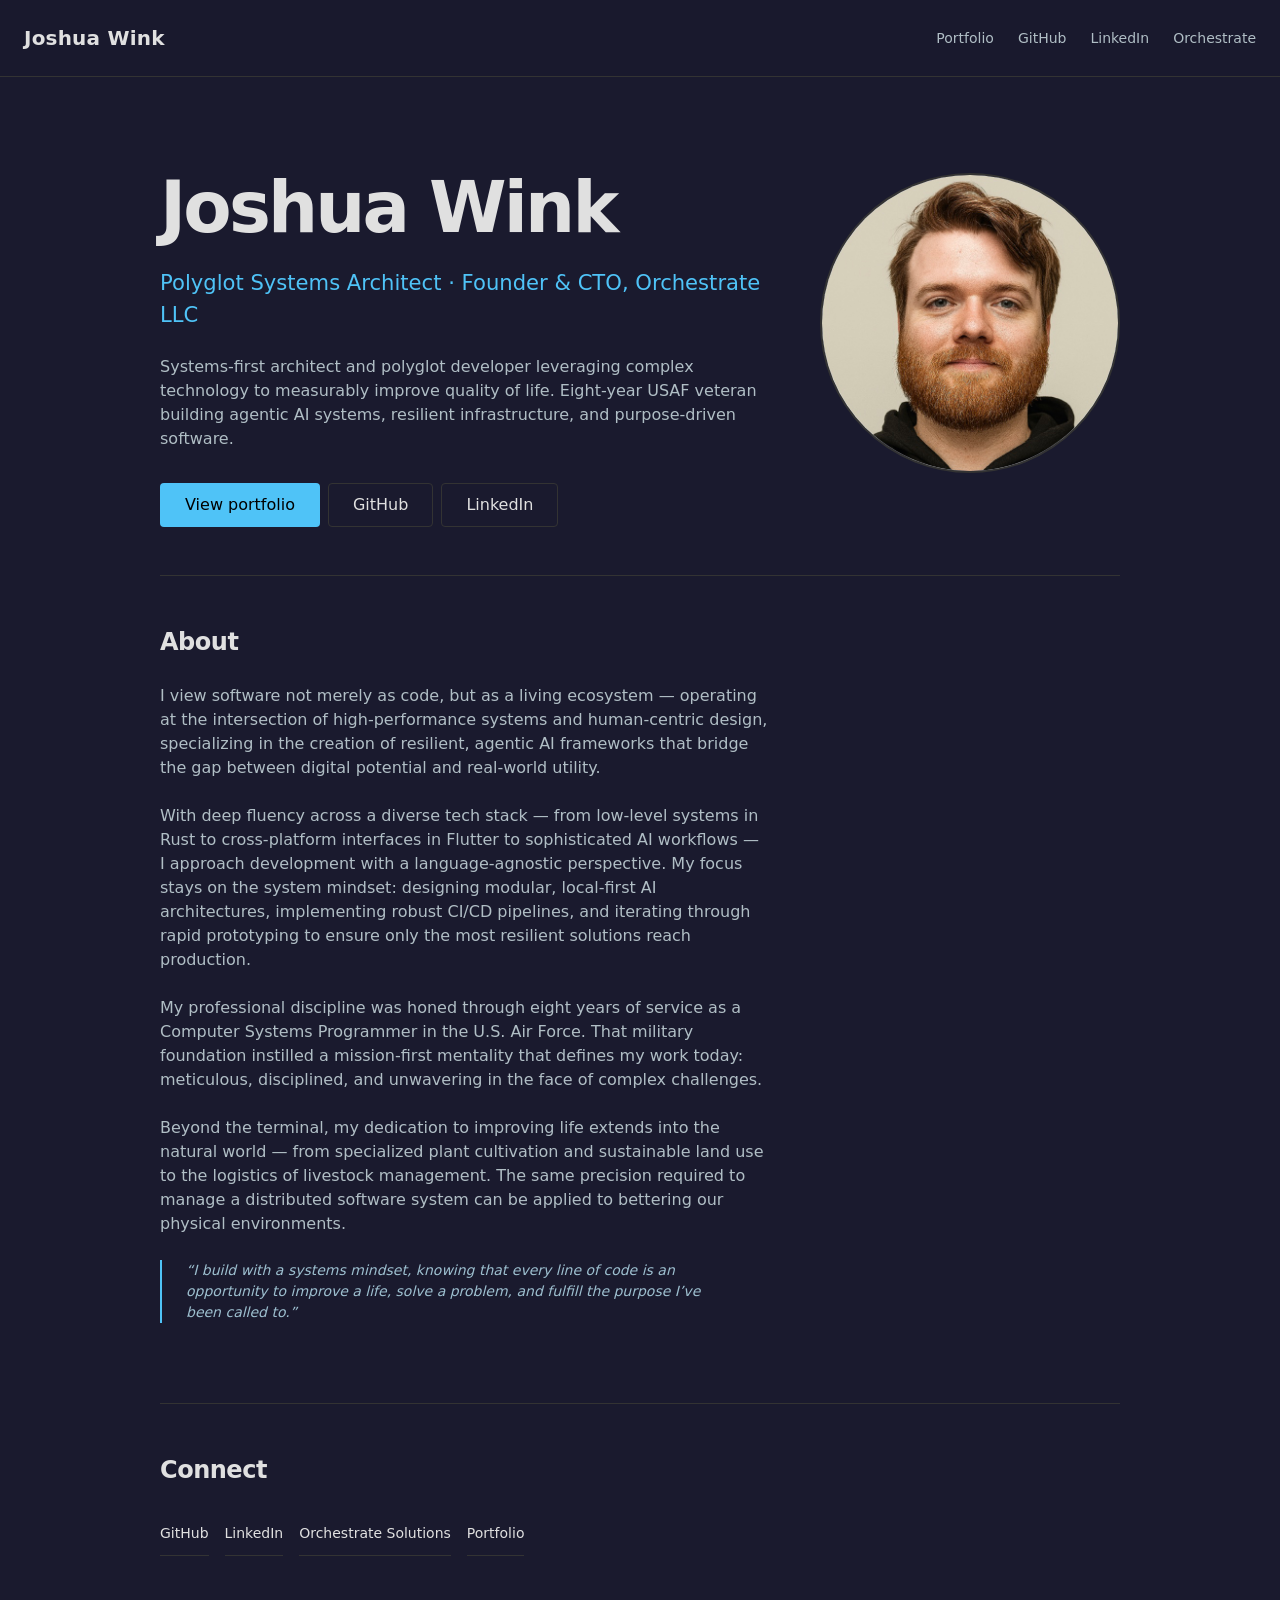
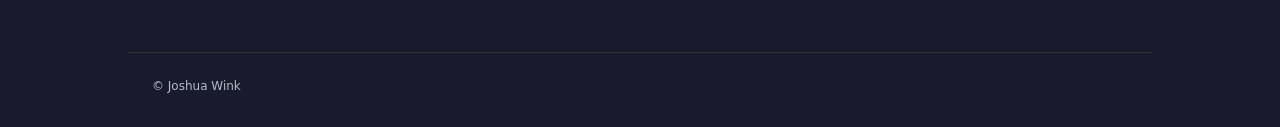
==== index.html @ 4b2f4262 "redesign desktop: split hero/about, larger photo, top-aligned grid" ====
<!DOCTYPE html>
<html lang="en" data-theme="dark">
<head>
  <meta charset="utf-8">
  <meta name="viewport" content="width=device-width, initial-scale=1">
  <title>Joshua Wink — Polyglot Systems Architect</title>
  <meta name="description" content="Joshua Wink — Polyglot Systems Architect, Founder &amp; CTO of Orchestrate LLC, and 8-year USAF veteran. Building agentic AI systems, resilient infrastructure, and purposeful software.">

  <!-- Open Graph / iMessage / Slack / WhatsApp previews -->
  <meta property="og:type" content="website">
  <meta property="og:url" content="https://www.joshuawink.com/">
  <meta property="og:title" content="Joshua Wink — Polyglot Systems Architect">
  <meta property="og:description" content="Founder &amp; CTO of Orchestrate LLC. 8-year USAF veteran. Building agentic AI systems, resilient infrastructure, and purpose-driven software.">
  <meta property="og:image" content="https://www.joshuawink.com/img/profile.jpg">
  <meta property="og:image:width" content="608">
  <meta property="og:image:height" content="608">
  <meta property="og:image:alt" content="Joshua Wink">
  <meta property="og:site_name" content="Joshua Wink">

  <!-- Twitter / X Card -->
  <meta name="twitter:card" content="summary">
  <meta name="twitter:title" content="Joshua Wink — Polyglot Systems Architect">
  <meta name="twitter:description" content="Founder &amp; CTO of Orchestrate LLC. 8-year USAF veteran. Building agentic AI systems, resilient infrastructure, and purpose-driven software.">
  <meta name="twitter:image" content="https://www.joshuawink.com/img/profile.jpg">
  <meta name="twitter:image:alt" content="Joshua Wink">
  <link rel="stylesheet" href="./cup-ui/cup.css">
  <link rel="stylesheet" href="./site.css">
</head>
<body class="site-body">
  <a class="cup-skip-link" href="#main-content">Skip to content</a>

  <header class="site-header">
    <a class="site-header__brand" href="/">Joshua Wink</a>
    <nav class="site-nav" aria-label="Primary">
      <a href="/portfolio.html" class="site-nav__link">Portfolio</a>
      <a href="https://github.com/JoshuaWink">GitHub</a>
      <a href="https://www.linkedin.com/in/joshua-w-0501a587">LinkedIn</a>
      <a href="https://orchestrate.solutions">Orchestrate</a>
    </nav>
  </header>

  <main id="main-content" class="site-main">
    <section class="landing-hero">
      <div class="landing-hero__body">
        <h1 class="landing-name">Joshua Wink</h1>
        <p class="landing-role">Polyglot Systems Architect &middot; Founder &amp; CTO, Orchestrate LLC</p>
        <p class="landing-bio">Systems-first architect and polyglot developer leveraging complex technology to measurably improve quality of life. Eight-year USAF veteran building agentic AI systems, resilient infrastructure, and purpose-driven software.</p>
        <div class="landing-actions">
          <a class="cup-button cup-button--primary" href="/portfolio.html">View portfolio</a>
          <a class="cup-button cup-button--secondary" href="https://github.com/JoshuaWink">GitHub</a>
          <a class="cup-button cup-button--secondary" href="https://www.linkedin.com/in/joshua-w-0501a587">LinkedIn</a>
        </div>
      </div>
      <div class="landing-hero__photo">
        <img src="./img/profile.jpg" alt="Joshua Wink" width="320" height="320" loading="eager">
      </div>
    </section>

    <section class="landing-section" aria-labelledby="about-heading">
      <h2 id="about-heading" class="landing-section__title">About</h2>
      <div class="landing-about">
        <p class="landing-bio">I view software not merely as code, but as a living ecosystem — operating at the intersection of high-performance systems and human-centric design, specializing in the creation of resilient, agentic AI frameworks that bridge the gap between digital potential and real-world utility.</p>
        <p class="landing-bio">With deep fluency across a diverse tech stack — from low-level systems in Rust to cross-platform interfaces in Flutter to sophisticated AI workflows — I approach development with a language-agnostic perspective. My focus stays on the system mindset: designing modular, local-first AI architectures, implementing robust CI/CD pipelines, and iterating through rapid prototyping to ensure only the most resilient solutions reach production.</p>
        <p class="landing-bio">My professional discipline was honed through eight years of service as a Computer Systems Programmer in the U.S. Air Force. That military foundation instilled a mission-first mentality that defines my work today: meticulous, disciplined, and unwavering in the face of complex challenges.</p>
        <p class="landing-bio">Beyond the terminal, my dedication to improving life extends into the natural world — from specialized plant cultivation and sustainable land use to the logistics of livestock management. The same precision required to manage a distributed software system can be applied to bettering our physical environments.</p>
        <blockquote class="landing-quote">&ldquo;I build with a systems mindset, knowing that every line of code is an opportunity to improve a life, solve a problem, and fulfill the purpose I&rsquo;ve been called to.&rdquo;</blockquote>
      </div>
    </section>

    <section class="landing-section" aria-labelledby="connect-heading">
      <h2 id="connect-heading" class="landing-section__title">Connect</h2>
      <div class="landing-connect">
        <a href="https://github.com/JoshuaWink">GitHub</a>
        <a href="https://www.linkedin.com/in/joshua-w-0501a587">LinkedIn</a>
        <a href="https://orchestrate.solutions">Orchestrate Solutions</a>
        <a href="/portfolio.html">Portfolio</a>
      </div>
    </section>
  </main>

  <footer class="site-footer">
    <span>&copy; Joshua Wink</span>
  </footer>
</body>
</html>
---- cup-ui/cup.css ----
/* cup-ui/cup.css — Single Import
 * Includes all layers in correct cascade order.
 * Just add: <link rel="stylesheet" href="cup-ui/cup.css"> */

@layer cup-reset, cup-tokens, cup-nano, cup-micro, cup-component, cup-motion, cup-theme, cup-override;

@import './reset.css';
@import './tokens.css';
@import './a11y.css';
@import './css/nano.css';
@import './css/micro.css';
@import './css/components.css';
@import './css/prose.css';
@import './css/motion.css';
@import './css/responsive.css';
@import './css/print.css';
@import './themes/dark.css';
@import './themes/light.css';
---- site.css ----
/* ── joshuawink.com ──
   Mobile-first layout built on cup-ui tokens.
   Base = single column. Breakpoints widen.              */

/* ── Page ── */

body.site-body {
  margin: 0;
  min-height: 100vh;
  color: var(--cup-color-on-surface);
  background: var(--cup-color-surface);
}

/* ── Header ── */

.site-header {
  position: sticky;
  top: 0;
  z-index: var(--cup-z-sticky);
  display: flex;
  align-items: center;
  justify-content: space-between;
  padding: var(--cup-space-md) var(--cup-space-lg);
  background: color-mix(in srgb, var(--cup-color-surface) 88%, transparent);
  border-bottom: 1px solid var(--cup-color-border);
  backdrop-filter: blur(16px);
}

.site-header__brand {
  font-size: var(--cup-font-size-lg);
  font-weight: var(--cup-font-weight-bold);
  color: var(--cup-color-on-surface);
  text-decoration: none;
  letter-spacing: 0.01em;
}

.site-nav {
  display: flex;
  gap: var(--cup-space-lg);
}

.site-nav a {
  font-size: var(--cup-font-size-sm);
  color: var(--cup-color-secondary);
  text-decoration: none;
  min-height: var(--cup-touch-min);
  display: inline-flex;
  align-items: center;
}

.site-nav a:hover {
  color: var(--cup-color-primary);
}

/* ── Main ── */

.site-main {
  padding: var(--cup-space-xl) var(--cup-space-lg) var(--cup-space-2xl);
  max-width: 64rem;
  margin: 0 auto;
}

/* ── Hero ── */

.site-hero {
  margin-bottom: var(--cup-space-2xl);
}

.site-title {
  margin: 0 0 var(--cup-space-sm);
  font-size: clamp(2rem, 1.5rem + 2.5vw, 3.5rem);
  font-weight: var(--cup-font-weight-bold);
  line-height: var(--cup-line-height-tight);
  letter-spacing: -0.03em;
}

.site-lede {
  margin: 0 0 var(--cup-space-xl);
  max-width: 42rem;
  font-size: clamp(1rem, 0.9rem + 0.35vw, 1.15rem);
  color: var(--cup-color-secondary);
  line-height: var(--cup-line-height);
}

/* ── Search ── */

.site-search {
  position: relative;
}

.site-search__input {
  width: 100%;
  font-size: var(--cup-font-size-base);
  padding: var(--cup-space-md);
  border-radius: var(--cup-radius-lg);
}

.site-search__hint {
  display: block;
  margin-top: var(--cup-space-xs);
  font-size: var(--cup-font-size-xs);
  color: var(--cup-color-secondary);
}

.site-search__menu {
  position: absolute;
  top: calc(100% + var(--cup-space-xs));
  left: 0;
  right: 0;
  z-index: var(--cup-z-dropdown);
  max-height: min(22rem, 55vh);
  overflow-y: auto;
  padding: var(--cup-space-xs);
}

.site-search__menu[hidden] { display: none; }

/* ── Menu Items ── */

.site-menu-item {
  width: 100%;
  display: grid;
  gap: 2px;
  text-align: left;
  border: none;
  background: transparent;
  color: inherit;
  font: inherit;
  border-radius: var(--cup-radius-md);
  padding: var(--cup-space-sm) var(--cup-space-md);
  min-height: var(--cup-touch-min);
  cursor: pointer;
}

.site-menu-item:hover,
.site-menu-item[data-active="true"] {
  background: color-mix(in srgb, var(--cup-color-primary) 12%, var(--cup-color-surface-alt));
}

.site-menu-item__title {
  font-weight: var(--cup-font-weight-medium);
}

.site-menu-item__meta {
  font-size: var(--cup-font-size-xs);
  color: var(--cup-color-secondary);
}

/* ── Status ── */

.site-status {
  margin: 0 0 var(--cup-space-lg);
  font-size: var(--cup-font-size-sm);
  color: var(--cup-color-secondary);
}

.site-status:empty { display: none; }

/* ── Project Grid ── */

.site-grid {
  display: grid;
  gap: var(--cup-space-md);
}

.site-project {
  height: 100%;
  display: grid;
  grid-template-rows: 1fr auto;
}

.site-project .cup-card___body {
  display: grid;
  gap: var(--cup-space-sm);
}

.site-project h3 {
  margin: 0;
  font-size: var(--cup-font-size-lg);
}

.site-project p {
  margin: 0;
  font-size: var(--cup-font-size-sm);
  color: var(--cup-color-secondary);
  line-height: var(--cup-line-height);
}

.site-project__updated {
  font-size: var(--cup-font-size-xs);
  color: color-mix(in srgb, var(--cup-color-secondary) 70%, transparent);
}

.site-project .cup-card___footer {
  display: flex;
  gap: var(--cup-space-sm);
}

.site-empty {
  grid-column: 1 / -1;
  padding: var(--cup-space-xl);
  text-align: center;
}

.site-empty h3 { margin: 0 0 var(--cup-space-sm); }

/* ── Footer ── */

.site-footer {
  max-width: 64rem;
  margin: 0 auto;
  padding: var(--cup-space-lg) var(--cup-space-lg) var(--cup-space-xl);
  display: flex;
  justify-content: space-between;
  align-items: baseline;
  gap: var(--cup-space-sm);
  border-top: 1px solid var(--cup-color-border);
  color: var(--cup-color-secondary);
  font-size: var(--cup-font-size-xs);
}

.site-footer__scan:empty { display: none; }

/* ── Portfolio: Sticky Search Banner ── */

.portfolio-bar {
  position: sticky;
  top: 0;
  z-index: var(--cup-z-sticky);
  background: color-mix(in srgb, var(--cup-color-surface) 92%, transparent);
  border-bottom: 1px solid var(--cup-color-border);
  backdrop-filter: blur(16px);
  padding: var(--cup-space-sm) var(--cup-space-lg);
}

/* On portfolio page, let header scroll away so the bar takes over */
.site-body--portfolio .site-header {
  position: relative;
}

.portfolio-bar__inner {
  max-width: 64rem;
  margin: 0 auto;
  display: flex;
  align-items: center;
  gap: var(--cup-space-md);
  position: relative;
}

.portfolio-bar__input {
  flex: 1;
  max-width: 24rem;
  font-size: var(--cup-font-size-sm);
  padding: var(--cup-space-sm) var(--cup-space-md);
  border-radius: var(--cup-radius-full);
}

.portfolio-bar__hint {
  font-size: var(--cup-font-size-xs);
  color: var(--cup-color-secondary);
  white-space: nowrap;
}

/* ── Landing: Hero ── */

.landing-hero {
  display: grid;
  gap: var(--cup-space-xl);
  padding: var(--cup-space-2xl) 0;
  align-items: start;
}

.landing-hero__body {
  display: grid;
  gap: var(--cup-space-lg);
}

.landing-hero__photo {
  display: flex;
  justify-content: center;
  /* Pull photo above text on mobile */
  order: -1;
}

.landing-hero__photo img {
  width: 220px;
  height: 220px;
  border-radius: var(--cup-radius-full);
  object-fit: cover;
  border: 2px solid var(--cup-color-border);
}

.landing-name {
  margin: 0;
  font-size: clamp(2.5rem, 2rem + 3vw, 4.5rem);
  font-weight: var(--cup-font-weight-bold);
  line-height: 1;
  letter-spacing: -0.04em;
}

.landing-role {
  margin: 0;
  font-size: clamp(1.1rem, 1rem + 0.4vw, 1.35rem);
  color: var(--cup-color-primary);
  font-weight: var(--cup-font-weight-medium);
}

.landing-bio {
  margin: 0;
  max-width: 38rem;
  font-size: var(--cup-font-size-base);
  color: var(--cup-color-secondary);
  line-height: var(--cup-line-height);
}

.landing-about {
  display: grid;
  gap: var(--cup-space-lg);
  max-width: 42rem;
}

.landing-quote {
  margin: 0 0 var(--cup-space-xl);
  padding: 0 0 0 var(--cup-space-lg);
  border-left: 2px solid var(--cup-color-primary);
  max-width: 36rem;
  font-size: var(--cup-font-size-sm);
  font-style: italic;
  color: color-mix(in srgb, var(--cup-color-secondary) 80%, var(--cup-color-primary));
  line-height: var(--cup-line-height);
}

.landing-actions {
  display: flex;
  flex-wrap: wrap;
  gap: var(--cup-space-sm);
  padding-top: var(--cup-space-sm);
}

/* ── Landing: Sections ── */

.landing-section {
  padding: var(--cup-space-2xl) 0;
  border-top: 1px solid var(--cup-color-border);
}

.landing-section__title {
  margin: 0 0 var(--cup-space-lg);
  font-size: var(--cup-font-size-xl);
  font-weight: var(--cup-font-weight-bold);
  letter-spacing: -0.02em;
}

.landing-highlights {
  display: grid;
  gap: var(--cup-space-md);
}

.landing-highlight {
  display: grid;
  gap: var(--cup-space-xs);
}

.landing-highlight__name {
  font-weight: var(--cup-font-weight-medium);
  font-size: var(--cup-font-size-base);
}

.landing-highlight__desc {
  font-size: var(--cup-font-size-sm);
  color: var(--cup-color-secondary);
  line-height: var(--cup-line-height);
}

.landing-connect {
  display: flex;
  flex-wrap: wrap;
  gap: var(--cup-space-md);
}

.landing-connect a {
  color: var(--cup-color-on-surface);
  text-decoration: none;
  font-size: var(--cup-font-size-sm);
  padding: var(--cup-space-sm) 0;
  border-bottom: 1px solid var(--cup-color-border);
  min-height: var(--cup-touch-min);
  display: inline-flex;
  align-items: center;
}

.landing-connect a:hover {
  color: var(--cup-color-primary);
  border-color: var(--cup-color-primary);
}

/* ── Breakpoints: layer enhancements ── */

/* var(--cup-bp-sm) */
@media (min-width: 640px) {
  .site-grid {
    grid-template-columns: repeat(2, 1fr);
  }

  .landing-highlights {
    grid-template-columns: repeat(2, 1fr);
  }
}

/* var(--cup-bp-md) */
@media (min-width: 768px) {
  .site-main {
    padding: var(--cup-space-2xl) var(--cup-space-xl) var(--cup-space-2xl);
  }

  .site-search__input {
    max-width: 28rem;
  }

  .landing-hero {
    grid-template-columns: 1fr auto;
  }

  /* Restore natural left-body / right-photo order on desktop */
  .landing-hero__photo {
    order: 0;
  }

  .landing-hero__photo img {
    width: 300px;
    height: 300px;
  }
}

/* var(--cup-bp-lg) */
@media (min-width: 1024px) {
  .site-grid {
    grid-template-columns: repeat(3, 1fr);
  }

  .landing-highlights {
    grid-template-columns: repeat(3, 1fr);
  }
}
}
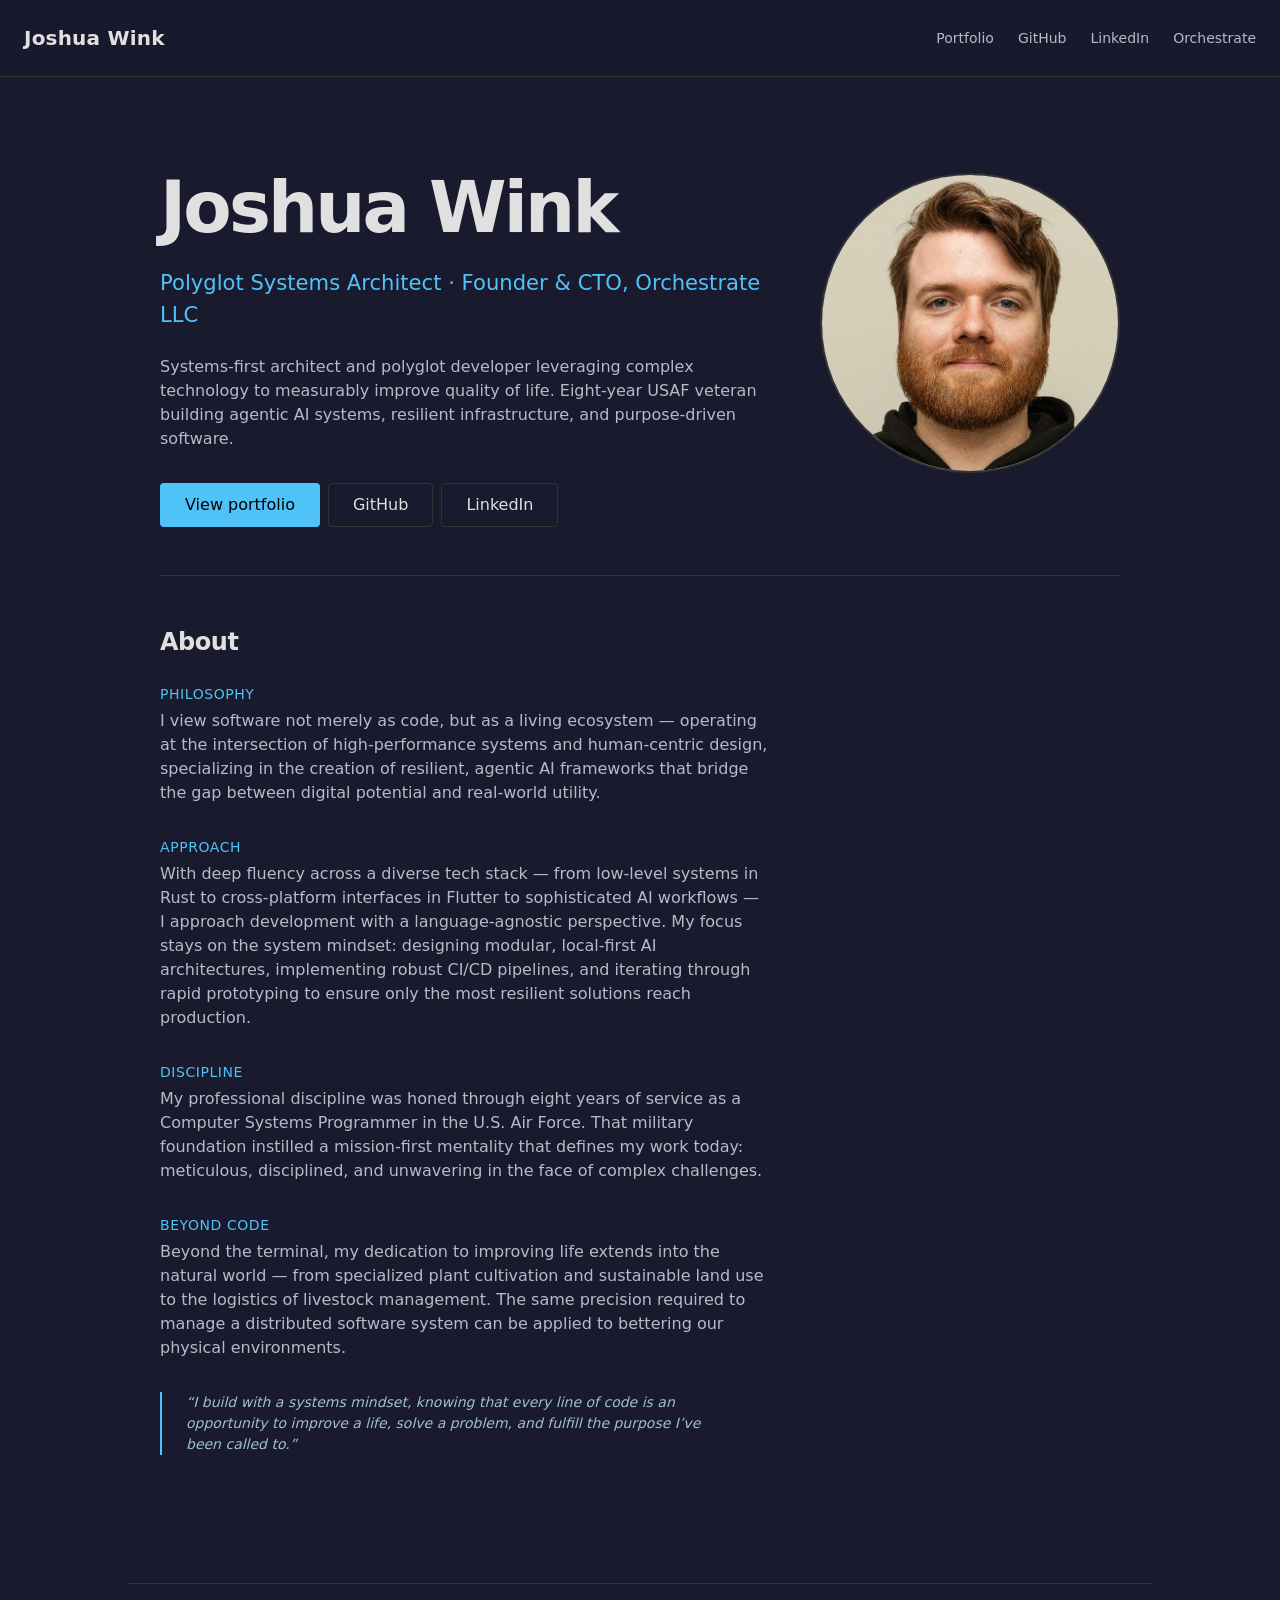
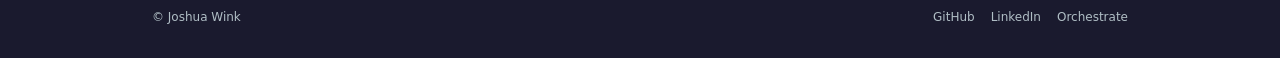
==== commit a4042b61: "simplify: kill Connect section, add chapter labels to About, footer links" ====
--- a/index.html
+++ b/index.html
@@ -59,27 +59,34 @@
     <section class="landing-section" aria-labelledby="about-heading">
       <h2 id="about-heading" class="landing-section__title">About</h2>
       <div class="landing-about">
-        <p class="landing-bio">I view software not merely as code, but as a living ecosystem — operating at the intersection of high-performance systems and human-centric design, specializing in the creation of resilient, agentic AI frameworks that bridge the gap between digital potential and real-world utility.</p>
-        <p class="landing-bio">With deep fluency across a diverse tech stack — from low-level systems in Rust to cross-platform interfaces in Flutter to sophisticated AI workflows — I approach development with a language-agnostic perspective. My focus stays on the system mindset: designing modular, local-first AI architectures, implementing robust CI/CD pipelines, and iterating through rapid prototyping to ensure only the most resilient solutions reach production.</p>
-        <p class="landing-bio">My professional discipline was honed through eight years of service as a Computer Systems Programmer in the U.S. Air Force. That military foundation instilled a mission-first mentality that defines my work today: meticulous, disciplined, and unwavering in the face of complex challenges.</p>
-        <p class="landing-bio">Beyond the terminal, my dedication to improving life extends into the natural world — from specialized plant cultivation and sustainable land use to the logistics of livestock management. The same precision required to manage a distributed software system can be applied to bettering our physical environments.</p>
+        <div class="landing-about__block">
+          <h3 class="landing-about__label">Philosophy</h3>
+          <p class="landing-bio">I view software not merely as code, but as a living ecosystem — operating at the intersection of high-performance systems and human-centric design, specializing in the creation of resilient, agentic AI frameworks that bridge the gap between digital potential and real-world utility.</p>
+        </div>
+        <div class="landing-about__block">
+          <h3 class="landing-about__label">Approach</h3>
+          <p class="landing-bio">With deep fluency across a diverse tech stack — from low-level systems in Rust to cross-platform interfaces in Flutter to sophisticated AI workflows — I approach development with a language-agnostic perspective. My focus stays on the system mindset: designing modular, local-first AI architectures, implementing robust CI/CD pipelines, and iterating through rapid prototyping to ensure only the most resilient solutions reach production.</p>
+        </div>
+        <div class="landing-about__block">
+          <h3 class="landing-about__label">Discipline</h3>
+          <p class="landing-bio">My professional discipline was honed through eight years of service as a Computer Systems Programmer in the U.S. Air Force. That military foundation instilled a mission-first mentality that defines my work today: meticulous, disciplined, and unwavering in the face of complex challenges.</p>
+        </div>
+        <div class="landing-about__block">
+          <h3 class="landing-about__label">Beyond Code</h3>
+          <p class="landing-bio">Beyond the terminal, my dedication to improving life extends into the natural world — from specialized plant cultivation and sustainable land use to the logistics of livestock management. The same precision required to manage a distributed software system can be applied to bettering our physical environments.</p>
+        </div>
         <blockquote class="landing-quote">&ldquo;I build with a systems mindset, knowing that every line of code is an opportunity to improve a life, solve a problem, and fulfill the purpose I&rsquo;ve been called to.&rdquo;</blockquote>
-      </div>
-    </section>
-
-    <section class="landing-section" aria-labelledby="connect-heading">
-      <h2 id="connect-heading" class="landing-section__title">Connect</h2>
-      <div class="landing-connect">
-        <a href="https://github.com/JoshuaWink">GitHub</a>
-        <a href="https://www.linkedin.com/in/joshua-w-0501a587">LinkedIn</a>
-        <a href="https://orchestrate.solutions">Orchestrate Solutions</a>
-        <a href="/portfolio.html">Portfolio</a>
       </div>
     </section>
   </main>
 
   <footer class="site-footer">
     <span>&copy; Joshua Wink</span>
+    <nav class="site-footer__links" aria-label="Footer">
+      <a href="https://github.com/JoshuaWink">GitHub</a>
+      <a href="https://www.linkedin.com/in/joshua-w-0501a587">LinkedIn</a>
+      <a href="https://orchestrate.solutions">Orchestrate</a>
+    </nav>
   </footer>
 </body>
 </html>
--- a/site.css
+++ b/site.css
@@ -221,6 +221,21 @@
 
 .site-footer__scan:empty { display: none; }
 
+.site-footer__links {
+  display: flex;
+  gap: var(--cup-space-md);
+}
+
+.site-footer__links a {
+  color: var(--cup-color-secondary);
+  text-decoration: none;
+  font-size: var(--cup-font-size-xs);
+}
+
+.site-footer__links a:hover {
+  color: var(--cup-color-primary);
+}
+
 /* ── Portfolio: Sticky Search Banner ── */
 
 .portfolio-bar {
@@ -315,8 +330,22 @@
 
 .landing-about {
   display: grid;
-  gap: var(--cup-space-lg);
+  gap: var(--cup-space-xl);
   max-width: 42rem;
+}
+
+.landing-about__block {
+  display: grid;
+  gap: var(--cup-space-xs);
+}
+
+.landing-about__label {
+  margin: 0;
+  font-size: var(--cup-font-size-sm);
+  font-weight: var(--cup-font-weight-medium);
+  color: var(--cup-color-primary);
+  letter-spacing: 0.04em;
+  text-transform: uppercase;
 }
 
 .landing-quote {
@@ -372,27 +401,7 @@
   line-height: var(--cup-line-height);
 }
 
-.landing-connect {
-  display: flex;
-  flex-wrap: wrap;
-  gap: var(--cup-space-md);
-}
-
-.landing-connect a {
-  color: var(--cup-color-on-surface);
-  text-decoration: none;
-  font-size: var(--cup-font-size-sm);
-  padding: var(--cup-space-sm) 0;
-  border-bottom: 1px solid var(--cup-color-border);
-  min-height: var(--cup-touch-min);
-  display: inline-flex;
-  align-items: center;
-}
-
-.landing-connect a:hover {
-  color: var(--cup-color-primary);
-  border-color: var(--cup-color-primary);
-}
+
 
 /* ── Breakpoints: layer enhancements ── */
 
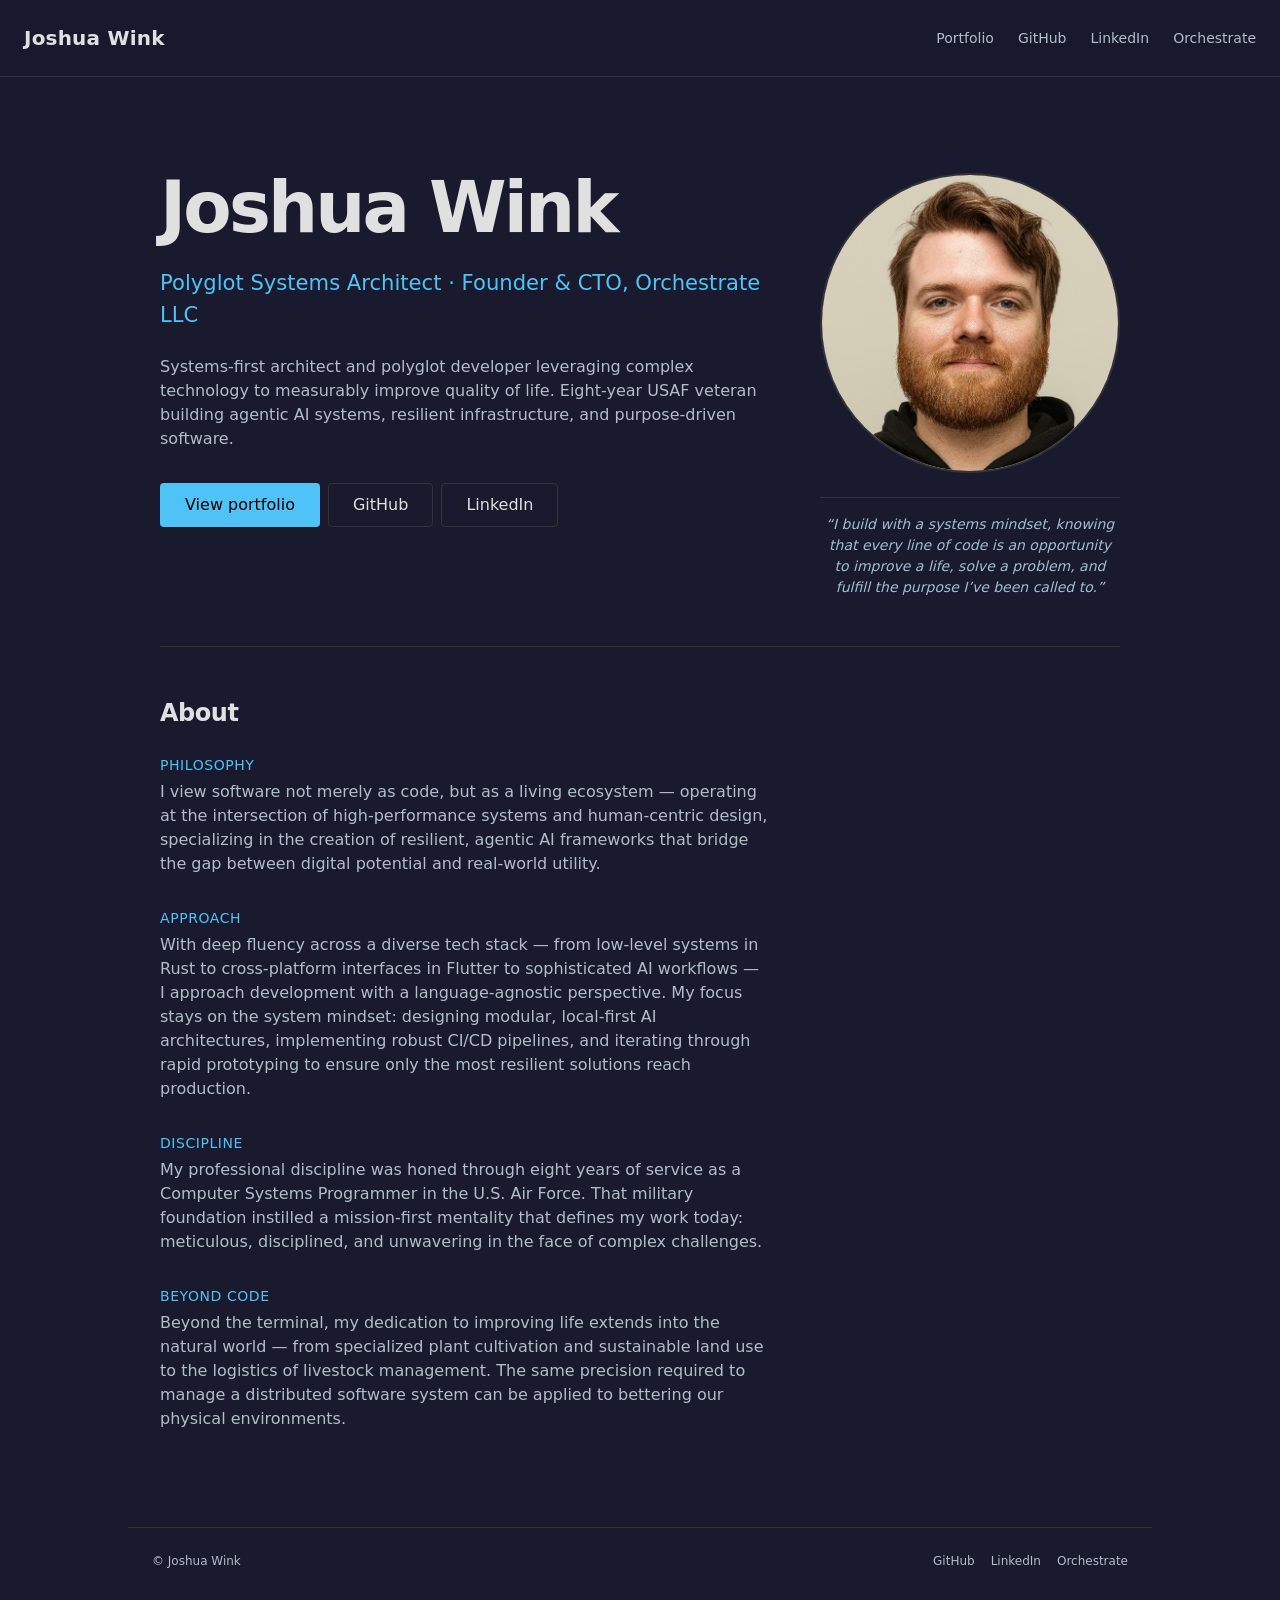
==== commit 8f7c06a1: "move quote under photo in hero — face + words as one unit" ====
--- a/index.html
+++ b/index.html
@@ -53,6 +53,7 @@
       </div>
       <div class="landing-hero__photo">
         <img src="./img/profile.jpg" alt="Joshua Wink" width="320" height="320" loading="eager">
+        <blockquote class="landing-quote">&ldquo;I build with a systems mindset, knowing that every line of code is an opportunity to improve a life, solve a problem, and fulfill the purpose I&rsquo;ve been called to.&rdquo;</blockquote>
       </div>
     </section>
 
@@ -75,7 +76,6 @@
           <h3 class="landing-about__label">Beyond Code</h3>
           <p class="landing-bio">Beyond the terminal, my dedication to improving life extends into the natural world — from specialized plant cultivation and sustainable land use to the logistics of livestock management. The same precision required to manage a distributed software system can be applied to bettering our physical environments.</p>
         </div>
-        <blockquote class="landing-quote">&ldquo;I build with a systems mindset, knowing that every line of code is an opportunity to improve a life, solve a problem, and fulfill the purpose I&rsquo;ve been called to.&rdquo;</blockquote>
       </div>
     </section>
   </main>
--- a/site.css
+++ b/site.css
@@ -292,7 +292,9 @@
 
 .landing-hero__photo {
   display: flex;
-  justify-content: center;
+  flex-direction: column;
+  align-items: center;
+  gap: var(--cup-space-lg);
   /* Pull photo above text on mobile */
   order: -1;
 }
@@ -305,6 +307,16 @@
   border: 2px solid var(--cup-color-border);
 }
 
+.landing-hero__photo .landing-quote {
+  text-align: center;
+  padding: 0;
+  border-left: none;
+  border-top: 1px solid var(--cup-color-border);
+  padding-top: var(--cup-space-md);
+  margin: 0;
+  max-width: 100%;
+}
+
 .landing-name {
   margin: 0;
   font-size: clamp(2.5rem, 2rem + 3vw, 4.5rem);
@@ -427,7 +439,7 @@
   }
 
   .landing-hero {
-    grid-template-columns: 1fr auto;
+    grid-template-columns: 1fr 300px;
   }
 
   /* Restore natural left-body / right-photo order on desktop */
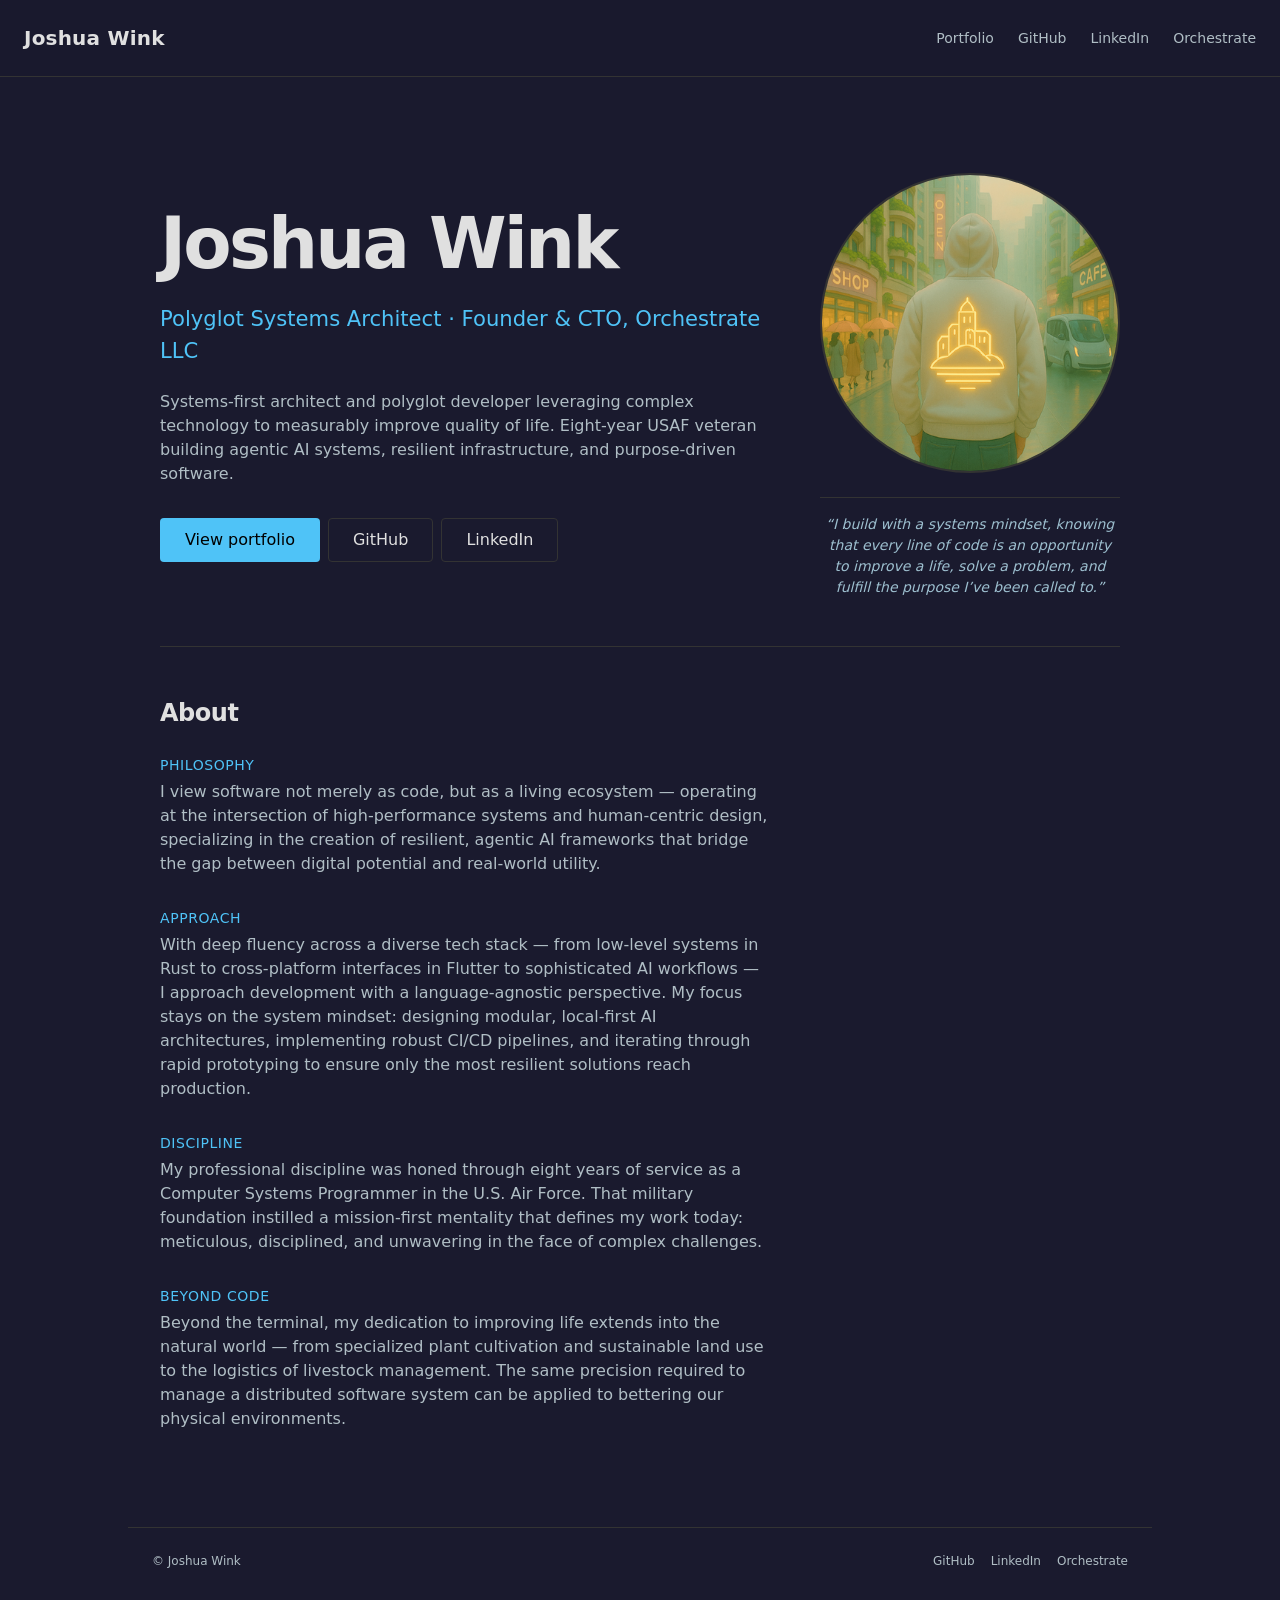
==== commit 8ce2b825: "swap profile photo to GitHub avatar (400x400 PNG)" ====
--- a/index.html
+++ b/index.html
@@ -11,9 +11,9 @@
   <meta property="og:url" content="https://www.joshuawink.com/">
   <meta property="og:title" content="Joshua Wink — Polyglot Systems Architect">
   <meta property="og:description" content="Founder &amp; CTO of Orchestrate LLC. 8-year USAF veteran. Building agentic AI systems, resilient infrastructure, and purpose-driven software.">
-  <meta property="og:image" content="https://www.joshuawink.com/img/profile.jpg">
-  <meta property="og:image:width" content="608">
-  <meta property="og:image:height" content="608">
+  <meta property="og:image" content="https://www.joshuawink.com/img/profile.png">
+  <meta property="og:image:width" content="400">
+  <meta property="og:image:height" content="400">
   <meta property="og:image:alt" content="Joshua Wink">
   <meta property="og:site_name" content="Joshua Wink">
 
@@ -21,7 +21,7 @@
   <meta name="twitter:card" content="summary">
   <meta name="twitter:title" content="Joshua Wink — Polyglot Systems Architect">
   <meta name="twitter:description" content="Founder &amp; CTO of Orchestrate LLC. 8-year USAF veteran. Building agentic AI systems, resilient infrastructure, and purpose-driven software.">
-  <meta name="twitter:image" content="https://www.joshuawink.com/img/profile.jpg">
+  <meta name="twitter:image" content="https://www.joshuawink.com/img/profile.png">
   <meta name="twitter:image:alt" content="Joshua Wink">
   <link rel="stylesheet" href="./cup-ui/cup.css">
   <link rel="stylesheet" href="./site.css">
@@ -52,7 +52,7 @@
         </div>
       </div>
       <div class="landing-hero__photo">
-        <img src="./img/profile.jpg" alt="Joshua Wink" width="320" height="320" loading="eager">
+        <img src="./img/profile.png" alt="Joshua Wink" width="400" height="400" loading="eager">
         <blockquote class="landing-quote">&ldquo;I build with a systems mindset, knowing that every line of code is an opportunity to improve a life, solve a problem, and fulfill the purpose I&rsquo;ve been called to.&rdquo;</blockquote>
       </div>
     </section>
--- a/site.css
+++ b/site.css
@@ -442,6 +442,10 @@
     grid-template-columns: 1fr 300px;
   }
 
+  .landing-hero__body {
+    align-self: center;
+  }
+
   /* Restore natural left-body / right-photo order on desktop */
   .landing-hero__photo {
     order: 0;
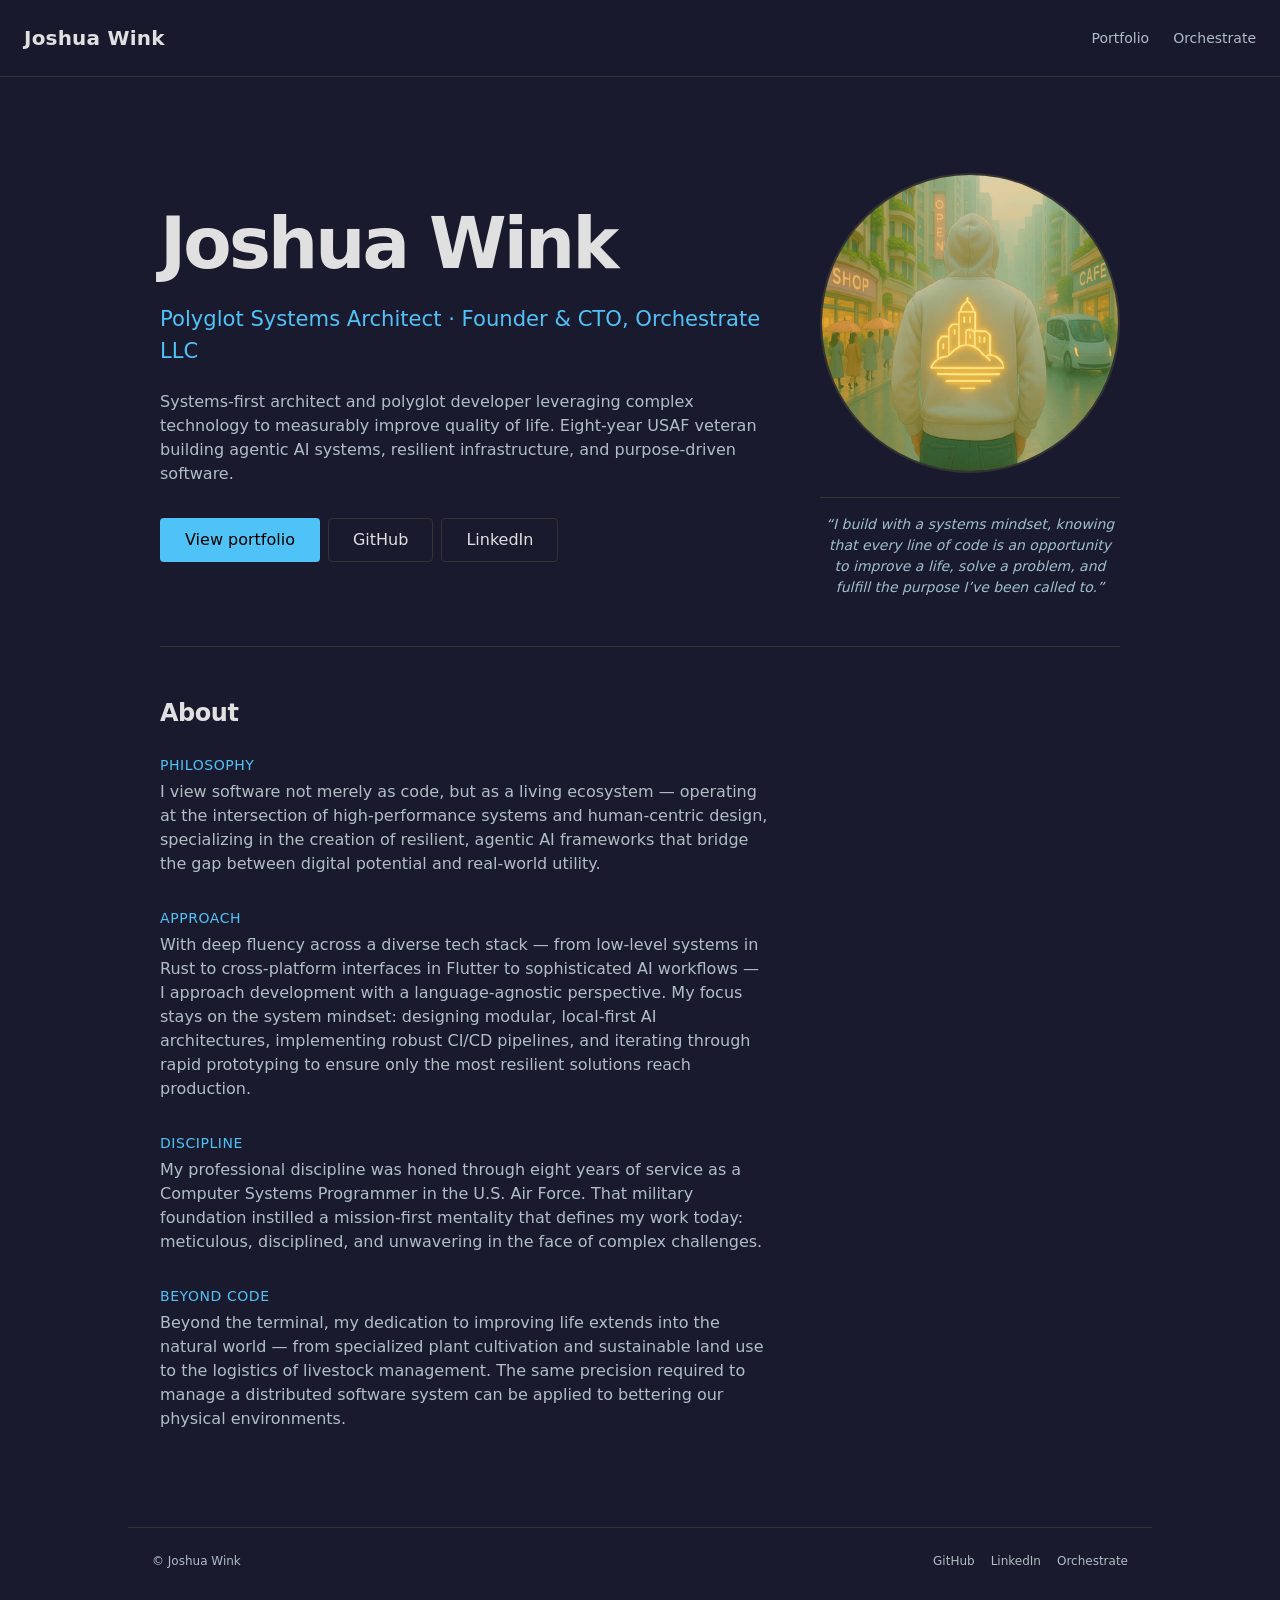
==== commit d3ccdc11: "header: remove GitHub and LinkedIn, keep Portfolio + Orchestrate" ====
--- a/index.html
+++ b/index.html
@@ -33,8 +33,6 @@
     <a class="site-header__brand" href="/">Joshua Wink</a>
     <nav class="site-nav" aria-label="Primary">
       <a href="/portfolio.html" class="site-nav__link">Portfolio</a>
-      <a href="https://github.com/JoshuaWink">GitHub</a>
-      <a href="https://www.linkedin.com/in/joshua-w-0501a587">LinkedIn</a>
       <a href="https://orchestrate.solutions">Orchestrate</a>
     </nav>
   </header>
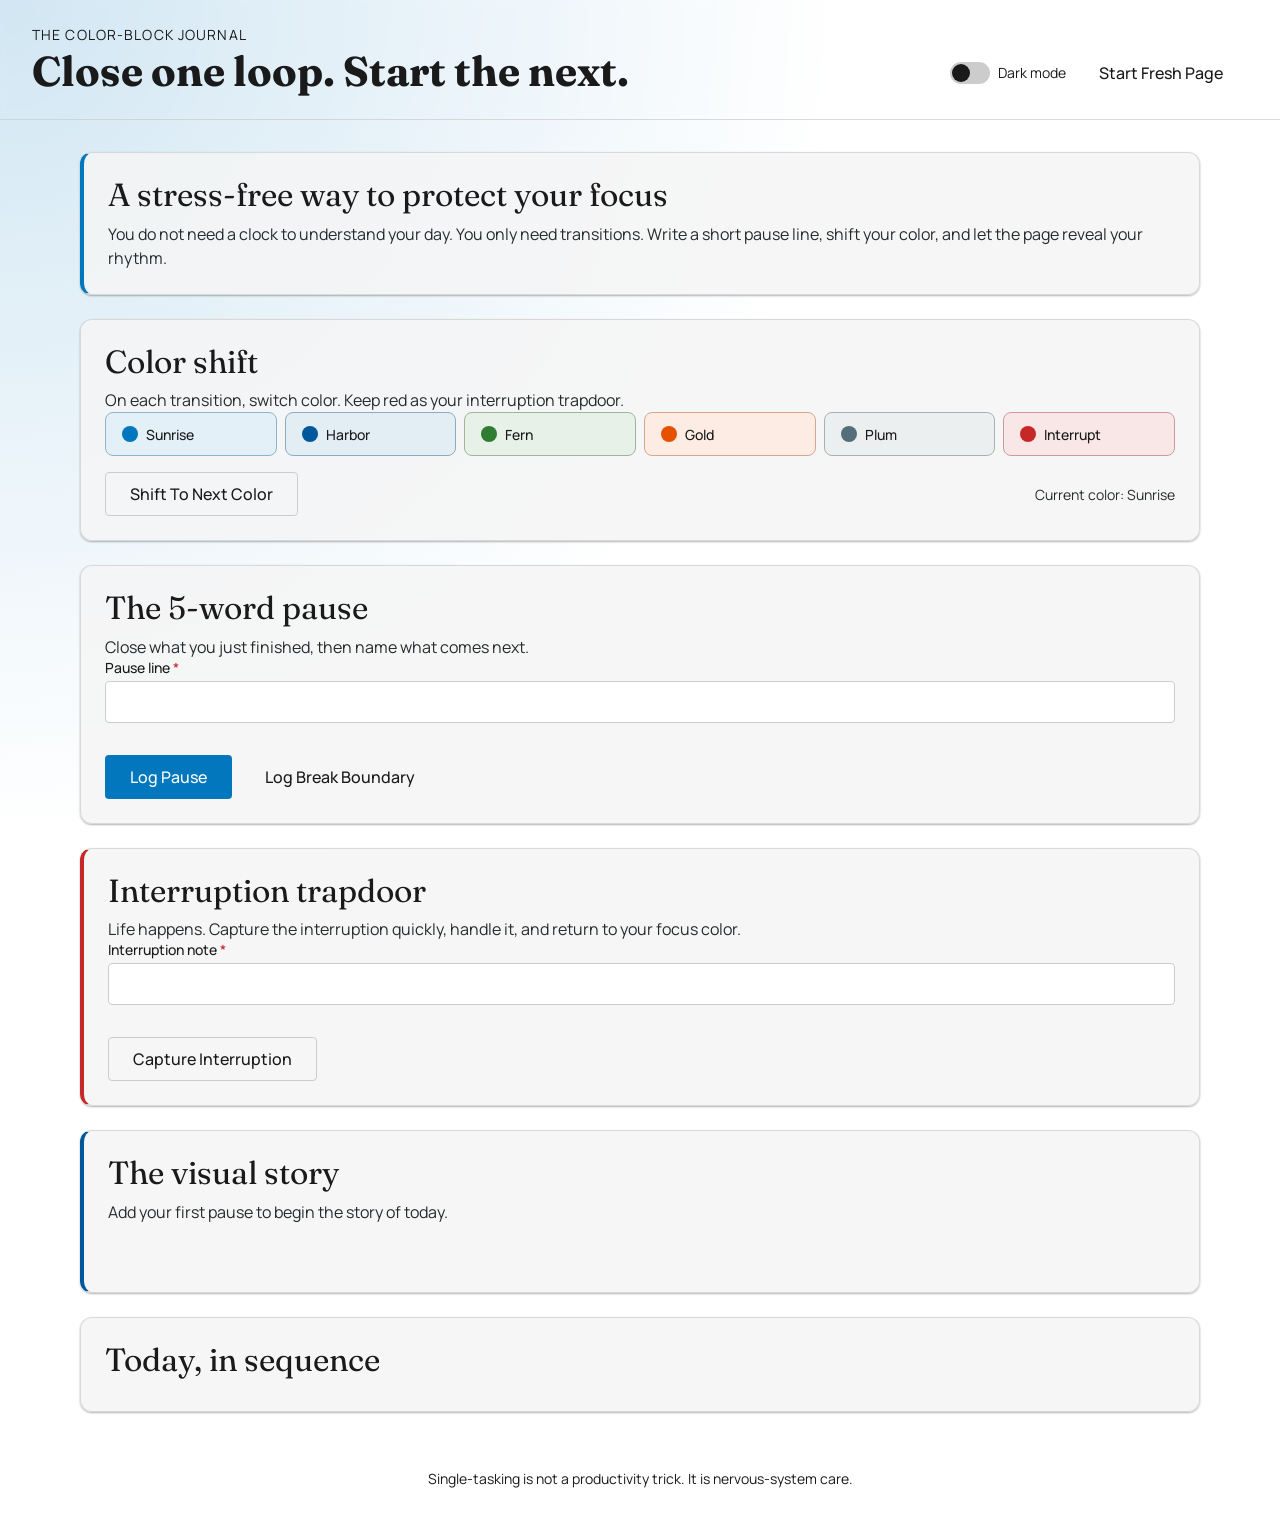
==== commit c5de4ee7: "feat: launch color-block journal at site root" ====
--- a/index.html
+++ b/index.html
@@ -1,90 +1,155 @@
+<!-- Color-Block Journal PWA -->
 <!DOCTYPE html>
-<html lang="en" data-theme="dark">
+<html lang="en">
 <head>
-  <meta charset="utf-8">
-  <meta name="viewport" content="width=device-width, initial-scale=1">
-  <title>Joshua Wink — Polyglot Systems Architect</title>
-  <meta name="description" content="Joshua Wink — Polyglot Systems Architect, Founder &amp; CTO of Orchestrate LLC, and 8-year USAF veteran. Building agentic AI systems, resilient infrastructure, and purposeful software.">
+  <meta charset="UTF-8">
+  <meta name="viewport" content="width=device-width, initial-scale=1.0">
+  <meta name="theme-color" content="#111820">
+  <meta name="description" content="A gentle color-block journaling ritual for transitions, focus, and interruption recovery.">
 
-  <!-- Open Graph / iMessage / Slack / WhatsApp previews -->
-  <meta property="og:type" content="website">
-  <meta property="og:url" content="https://www.joshuawink.com/">
-  <meta property="og:title" content="Joshua Wink — Polyglot Systems Architect">
-  <meta property="og:description" content="Founder &amp; CTO of Orchestrate LLC. 8-year USAF veteran. Building agentic AI systems, resilient infrastructure, and purpose-driven software.">
-  <meta property="og:image" content="https://www.joshuawink.com/img/profile.png">
-  <meta property="og:image:width" content="400">
-  <meta property="og:image:height" content="400">
-  <meta property="og:image:alt" content="Joshua Wink">
-  <meta property="og:site_name" content="Joshua Wink">
+  <title>Color-Block Journal</title>
 
-  <!-- Twitter / X Card -->
-  <meta name="twitter:card" content="summary">
-  <meta name="twitter:title" content="Joshua Wink — Polyglot Systems Architect">
-  <meta name="twitter:description" content="Founder &amp; CTO of Orchestrate LLC. 8-year USAF veteran. Building agentic AI systems, resilient infrastructure, and purpose-driven software.">
-  <meta name="twitter:image" content="https://www.joshuawink.com/img/profile.png">
-  <meta name="twitter:image:alt" content="Joshua Wink">
-  <link rel="stylesheet" href="./cup-ui/cup.css">
-  <link rel="stylesheet" href="./site.css">
+  <!-- PWA manifest -->
+  <link rel="manifest" href="manifest.json">
+  <link rel="icon" href="icons/icon-192.png" type="image/png">
+  <link rel="apple-touch-icon" href="icons/icon-192.png">
+
+  <link rel="preconnect" href="https://fonts.googleapis.com">
+  <link rel="preconnect" href="https://fonts.gstatic.com" crossorigin>
+  <link href="https://fonts.googleapis.com/css2?family=Fraunces:opsz,wght@9..144,500;9..144,700&family=Manrope:wght@400;500;700&display=swap" rel="stylesheet">
+
+  <!-- cup-ui: single import gets all layers, tokens, components -->
+  <link rel="stylesheet" href="cup-ui/cup.css">
+
+  <!-- App styles (extends cup tokens) -->
+  <link rel="stylesheet" href="css/app.css">
 </head>
-<body class="site-body">
-  <a class="cup-skip-link" href="#main-content">Skip to content</a>
+<body data-theme="dark">
 
-  <header class="site-header">
-    <a class="site-header__brand" href="/">Joshua Wink</a>
-    <nav class="site-nav" aria-label="Primary">
-      <a href="/portfolio.html" class="site-nav__link">Portfolio</a>
-      <a href="https://orchestrate.solutions">Orchestrate</a>
+  <!-- Skip link (a11y) -->
+  <a href="#main" class="cup-skip-link">Skip to content</a>
+
+  <!-- ── App Shell ── -->
+  <header class="app-header">
+    <div class="title-stack">
+      <p class="eyebrow">The Color-Block Journal</p>
+      <h1 class="app-title">Close one loop. Start the next.</h1>
+    </div>
+    <nav class="app-nav" aria-label="Display and page controls">
+      <cup-toggle id="theme-toggle" label="Dark mode" checked></cup-toggle>
+      <cup-button id="clear-day" type="button" variant="ghost">Start Fresh Page</cup-button>
     </nav>
   </header>
 
-  <main id="main-content" class="site-main">
-    <section class="landing-hero">
-      <div class="landing-hero__body">
-        <h1 class="landing-name">Joshua Wink</h1>
-        <p class="landing-role">Polyglot Systems Architect &middot; Founder &amp; CTO, Orchestrate LLC</p>
-        <p class="landing-bio">Systems-first architect and polyglot developer leveraging complex technology to measurably improve quality of life. Eight-year USAF veteran building agentic AI systems, resilient infrastructure, and purpose-driven software.</p>
-        <div class="landing-actions">
-          <a class="cup-button cup-button--primary" href="/portfolio.html">View portfolio</a>
-          <a class="cup-button cup-button--secondary" href="https://github.com/JoshuaWink">GitHub</a>
-          <a class="cup-button cup-button--secondary" href="https://www.linkedin.com/in/joshua-w-0501a587">LinkedIn</a>
-        </div>
+  <main id="main" class="app-main">
+    <section class="card intro-card" aria-labelledby="big-picture">
+      <h2 id="big-picture">A stress-free way to protect your focus</h2>
+      <p>
+        You do not need a clock to understand your day. You only need transitions.
+        Write a short pause line, shift your color, and let the page reveal your rhythm.
+      </p>
+    </section>
+
+    <section class="card" aria-labelledby="pen-rack-title">
+      <h2 id="pen-rack-title">Color shift</h2>
+      <p class="section-note">
+        On each transition, switch color. Keep red as your interruption trapdoor.
+      </p>
+
+      <div id="pen-rack" class="pen-rack" role="radiogroup" aria-label="Pen color selection">
+        <button class="pen-btn pen--sunrise" type="button" data-pen="sunrise" role="radio" aria-checked="false">
+          <span class="swatch" aria-hidden="true"></span>
+          <span>Sunrise</span>
+        </button>
+        <button class="pen-btn pen--harbor" type="button" data-pen="harbor" role="radio" aria-checked="false">
+          <span class="swatch" aria-hidden="true"></span>
+          <span>Harbor</span>
+        </button>
+        <button class="pen-btn pen--fern" type="button" data-pen="fern" role="radio" aria-checked="false">
+          <span class="swatch" aria-hidden="true"></span>
+          <span>Fern</span>
+        </button>
+        <button class="pen-btn pen--gold" type="button" data-pen="gold" role="radio" aria-checked="false">
+          <span class="swatch" aria-hidden="true"></span>
+          <span>Gold</span>
+        </button>
+        <button class="pen-btn pen--plum" type="button" data-pen="plum" role="radio" aria-checked="false">
+          <span class="swatch" aria-hidden="true"></span>
+          <span>Plum</span>
+        </button>
+        <button class="pen-btn pen--interrupt" type="button" data-pen="interrupt" role="radio" aria-checked="false">
+          <span class="swatch" aria-hidden="true"></span>
+          <span>Interrupt</span>
+        </button>
       </div>
-      <div class="landing-hero__photo">
-        <img src="./img/profile.png" alt="Joshua Wink" width="400" height="400" loading="eager">
-        <blockquote class="landing-quote">&ldquo;I build with a systems mindset, knowing that every line of code is an opportunity to improve a life, solve a problem, and fulfill the purpose I&rsquo;ve been called to.&rdquo;</blockquote>
+
+      <div class="quick-actions">
+        <cup-button id="next-pen" type="button" variant="secondary">Shift To Next Color</cup-button>
+        <p id="active-pen-label" class="active-pen-label">Current color: Sunrise</p>
       </div>
     </section>
 
-    <section class="landing-section" aria-labelledby="about-heading">
-      <h2 id="about-heading" class="landing-section__title">About</h2>
-      <div class="landing-about">
-        <div class="landing-about__block">
-          <h3 class="landing-about__label">Philosophy</h3>
-          <p class="landing-bio">I view software not merely as code, but as a living ecosystem — operating at the intersection of high-performance systems and human-centric design, specializing in the creation of resilient, agentic AI frameworks that bridge the gap between digital potential and real-world utility.</p>
+    <section class="card" aria-labelledby="pause-title">
+      <h2 id="pause-title">The 5-word pause</h2>
+      <p class="section-note">Close what you just finished, then name what comes next.</p>
+
+      <form id="pause-form" class="app-form" novalidate>
+        <cup-field label="Pause line" required>
+          <cup-input id="pause-input" name="pause" placeholder="Finished schema. Starting integration tests."></cup-input>
+        </cup-field>
+
+        <div class="app-actions">
+          <cup-button type="submit" variant="primary">Log Pause</cup-button>
+          <cup-button id="log-break" type="button" variant="ghost">Log Break Boundary</cup-button>
         </div>
-        <div class="landing-about__block">
-          <h3 class="landing-about__label">Approach</h3>
-          <p class="landing-bio">With deep fluency across a diverse tech stack — from low-level systems in Rust to cross-platform interfaces in Flutter to sophisticated AI workflows — I approach development with a language-agnostic perspective. My focus stays on the system mindset: designing modular, local-first AI architectures, implementing robust CI/CD pipelines, and iterating through rapid prototyping to ensure only the most resilient solutions reach production.</p>
+      </form>
+    </section>
+
+    <section class="card trapdoor-card" aria-labelledby="interrupt-title">
+      <h2 id="interrupt-title">Interruption trapdoor</h2>
+      <p class="section-note">
+        Life happens. Capture the interruption quickly, handle it, and return to your focus color.
+      </p>
+
+      <form id="interrupt-form" class="app-form" novalidate>
+        <cup-field label="Interruption note" required>
+          <cup-input id="interrupt-input" name="interrupt" placeholder="Doorbell. Taking package."></cup-input>
+        </cup-field>
+
+        <div class="app-actions">
+          <cup-button type="submit" variant="secondary">Capture Interruption</cup-button>
         </div>
-        <div class="landing-about__block">
-          <h3 class="landing-about__label">Discipline</h3>
-          <p class="landing-bio">My professional discipline was honed through eight years of service as a Computer Systems Programmer in the U.S. Air Force. That military foundation instilled a mission-first mentality that defines my work today: meticulous, disciplined, and unwavering in the face of complex challenges.</p>
-        </div>
-        <div class="landing-about__block">
-          <h3 class="landing-about__label">Beyond Code</h3>
-          <p class="landing-bio">Beyond the terminal, my dedication to improving life extends into the natural world — from specialized plant cultivation and sustainable land use to the logistics of livestock management. The same precision required to manage a distributed software system can be applied to bettering our physical environments.</p>
-        </div>
-      </div>
+      </form>
+    </section>
+
+    <section class="card story-card" aria-labelledby="story-title">
+      <h2 id="story-title">The visual story</h2>
+      <p id="flow-summary" class="flow-summary">Add your first pause to begin the story of today.</p>
+      <div id="color-map" class="color-map" role="img" aria-label="Color blocks representing your day"></div>
+      <p id="story-stats" class="story-stats"></p>
+    </section>
+
+    <section class="card" aria-labelledby="timeline-title">
+      <h2 id="timeline-title">Today, in sequence</h2>
+      <ol id="timeline" class="timeline" aria-live="polite"></ol>
     </section>
   </main>
 
-  <footer class="site-footer">
-    <span>&copy; Joshua Wink</span>
-    <nav class="site-footer__links" aria-label="Footer">
-      <a href="https://github.com/JoshuaWink">GitHub</a>
-      <a href="https://www.linkedin.com/in/joshua-w-0501a587">LinkedIn</a>
-      <a href="https://orchestrate.solutions">Orchestrate</a>
-    </nav>
+  <footer class="app-footer">
+    <p>Single-tasking is not a productivity trick. It is nervous-system care.</p>
   </footer>
+
+  <!-- cup-ui: registers all web components -->
+  <script type="module" src="cup-ui/cup.js"></script>
+
+  <!-- App: pipeline orchestrator -->
+  <script type="module" src="js/app.js"></script>
+
+  <!-- Service worker registration -->
+  <script>
+    if ('serviceWorker' in navigator) {
+      navigator.serviceWorker.register('sw.js').catch(() => {});
+    }
+  </script>
 </body>
 </html>
--- a/css/app.css
+++ b/css/app.css
@@ -0,0 +1,338 @@
+:root {
+  --cup-font-family: "Manrope", "Segoe UI", sans-serif;
+}
+
+body {
+  margin: 0;
+  font-family: var(--cup-font-family);
+  background:
+    radial-gradient(circle at top left,
+      color-mix(in srgb, var(--cup-color-primary) 18%, var(--cup-color-surface)) 0%,
+      var(--cup-color-surface) 42%),
+    radial-gradient(circle at bottom right,
+      color-mix(in srgb, var(--cup-color-info) 14%, var(--cup-color-surface)) 0%,
+      var(--cup-color-surface) 44%),
+    var(--cup-color-surface);
+  color: var(--cup-color-on-surface);
+}
+
+.app-header {
+  display: flex;
+  align-items: flex-end;
+  justify-content: space-between;
+  gap: var(--cup-space-lg);
+  padding: var(--cup-space-lg) var(--cup-space-xl);
+  border-bottom: 1px solid color-mix(in srgb, var(--cup-color-border) 75%, transparent);
+  backdrop-filter: blur(var(--cup-space-2xs));
+}
+
+.title-stack {
+  display: grid;
+  gap: var(--cup-space-xs);
+}
+
+.eyebrow {
+  margin: 0;
+  font-size: var(--cup-font-size-sm);
+  letter-spacing: 0.08em;
+  text-transform: uppercase;
+  color: var(--cup-color-text-muted);
+}
+
+.app-title {
+  margin: 0;
+  font-family: "Fraunces", var(--cup-font-family);
+  font-size: clamp(var(--cup-font-size-xl), 5vw, 2.6rem);
+  font-weight: var(--cup-font-weight-bold);
+  line-height: 1.1;
+}
+
+.app-nav {
+  display: flex;
+  align-items: center;
+  gap: var(--cup-space-sm);
+  flex-wrap: wrap;
+  justify-content: flex-end;
+}
+
+.app-main {
+  width: min(100% - (var(--cup-space-md) * 2), 70rem);
+  margin: 0 auto;
+  padding: var(--cup-space-xl) 0;
+  display: grid;
+  gap: var(--cup-space-lg);
+}
+
+.card {
+  background: color-mix(in srgb, var(--cup-color-surface-alt) 84%, transparent);
+  border: 1px solid color-mix(in srgb, var(--cup-color-border) 70%, transparent);
+  border-radius: var(--cup-radius-lg);
+  padding: var(--cup-space-lg);
+  box-shadow: var(--cup-shadow-sm);
+  animation: card-enter 450ms ease both;
+}
+
+.app-main > .card:nth-of-type(2) {
+  animation-delay: 70ms;
+}
+
+.app-main > .card:nth-of-type(3) {
+  animation-delay: 120ms;
+}
+
+.app-main > .card:nth-of-type(4) {
+  animation-delay: 170ms;
+}
+
+.app-main > .card:nth-of-type(5) {
+  animation-delay: 220ms;
+}
+
+.app-main > .card:nth-of-type(6) {
+  animation-delay: 270ms;
+}
+
+@keyframes card-enter {
+  from {
+    opacity: 0;
+    transform: translateY(var(--cup-space-sm));
+  }
+
+  to {
+    opacity: 1;
+    transform: translateY(0);
+  }
+}
+
+.card h2 {
+  margin: 0 0 var(--cup-space-sm);
+  font-family: "Fraunces", var(--cup-font-family);
+  font-size: clamp(var(--cup-font-size-lg), 4vw, 2rem);
+  line-height: 1.15;
+}
+
+.card p {
+  margin: 0;
+  color: color-mix(in srgb, var(--cup-color-on-surface) 80%, var(--cup-color-secondary));
+  line-height: 1.5;
+}
+
+.intro-card {
+  border-inline-start: var(--cup-space-xs) solid var(--cup-color-primary);
+}
+
+.trapdoor-card {
+  border-inline-start: var(--cup-space-xs) solid var(--cup-color-error);
+}
+
+.story-card {
+  border-inline-start: var(--cup-space-xs) solid var(--cup-color-info);
+}
+
+.section-note {
+  margin: 0 0 var(--cup-space-md);
+}
+
+.app-form {
+  display: grid;
+  gap: var(--cup-space-md);
+}
+
+.app-actions {
+  display: flex;
+  gap: var(--cup-space-sm);
+  flex-wrap: wrap;
+}
+
+.pen-rack {
+  display: grid;
+  grid-template-columns: repeat(auto-fit, minmax(9.5rem, 1fr));
+  gap: var(--cup-space-sm);
+  margin-block-end: var(--cup-space-md);
+}
+
+.pen-btn {
+  min-block-size: var(--cup-touch-min);
+  display: flex;
+  align-items: center;
+  gap: var(--cup-space-sm);
+  border: 1px solid color-mix(in srgb, var(--pen-color) 30%, var(--cup-color-border));
+  border-radius: var(--cup-radius-md);
+  background: color-mix(in srgb, var(--pen-color) 11%, var(--cup-color-surface));
+  color: var(--cup-color-on-surface);
+  font-size: var(--cup-font-size-sm);
+  font-weight: var(--cup-font-weight-medium);
+  padding: var(--cup-space-sm) var(--cup-space-md);
+  cursor: pointer;
+  transition: transform 140ms ease, border-color 140ms ease;
+}
+
+.pen-btn:hover {
+  transform: translateY(calc(var(--cup-space-2xs) * -1));
+}
+
+.pen-btn:focus-visible {
+  outline: 2px solid var(--cup-color-focus);
+  outline-offset: var(--cup-space-2xs);
+}
+
+.pen-btn[aria-checked="true"] {
+  border-color: var(--pen-color);
+  box-shadow: 0 0 0 var(--cup-space-2xs) color-mix(in srgb, var(--pen-color) 30%, transparent);
+}
+
+.swatch {
+  inline-size: var(--cup-space-md);
+  block-size: var(--cup-space-md);
+  border-radius: var(--cup-radius-full);
+  background: var(--pen-color);
+  flex: 0 0 auto;
+}
+
+.quick-actions {
+  display: flex;
+  align-items: center;
+  justify-content: space-between;
+  gap: var(--cup-space-sm);
+  flex-wrap: wrap;
+}
+
+.active-pen-label {
+  font-size: var(--cup-font-size-sm);
+  color: var(--cup-color-text-muted);
+}
+
+.flow-summary {
+  margin-block-end: var(--cup-space-md);
+  font-size: var(--cup-font-size-base);
+}
+
+.color-map {
+  display: grid;
+  grid-template-columns: repeat(auto-fit, minmax(var(--cup-space-lg), 1fr));
+  gap: var(--cup-space-2xs);
+  min-block-size: calc(var(--cup-space-xl) + var(--cup-space-xs));
+  margin-block-end: var(--cup-space-sm);
+}
+
+.color-block {
+  min-block-size: calc(var(--cup-space-lg) + var(--cup-space-xs));
+  border-radius: var(--cup-radius-sm);
+  border: 1px solid color-mix(in srgb, var(--pen-color) 60%, var(--cup-color-border));
+  background: color-mix(in srgb, var(--pen-color) 50%, var(--cup-color-surface-alt));
+}
+
+.story-stats {
+  font-size: var(--cup-font-size-sm);
+  color: var(--cup-color-text-muted);
+}
+
+.timeline {
+  display: grid;
+  gap: var(--cup-space-sm);
+  margin: 0;
+  padding: 0;
+  list-style: none;
+}
+
+.timeline-entry {
+  display: grid;
+  gap: var(--cup-space-2xs);
+  border-inline-start: var(--cup-space-xs) solid var(--pen-color);
+  border-radius: var(--cup-radius-md);
+  padding: var(--cup-space-sm) var(--cup-space-md);
+  background: color-mix(in srgb, var(--pen-color) 10%, var(--cup-color-surface-alt));
+}
+
+.entry-head {
+  display: flex;
+  align-items: center;
+  gap: var(--cup-space-sm);
+  font-size: var(--cup-font-size-xs);
+  text-transform: uppercase;
+  letter-spacing: 0.08em;
+  color: var(--cup-color-text-muted);
+}
+
+.entry-kind {
+  border: 1px solid color-mix(in srgb, var(--pen-color) 35%, var(--cup-color-border));
+  border-radius: var(--cup-radius-full);
+  padding: var(--cup-space-2xs) var(--cup-space-sm);
+}
+
+.entry-text {
+  margin: 0;
+  font-size: var(--cup-font-size-base);
+}
+
+.timeline-empty {
+  border: 1px dashed var(--cup-color-border);
+  border-radius: var(--cup-radius-md);
+  padding: var(--cup-space-md);
+  color: var(--cup-color-text-muted);
+}
+
+.pen--sunrise {
+  --pen-color: var(--cup-color-primary);
+}
+
+.pen--harbor {
+  --pen-color: var(--cup-color-info);
+}
+
+.pen--fern {
+  --pen-color: var(--cup-color-success);
+}
+
+.pen--gold {
+  --pen-color: var(--cup-color-warning);
+}
+
+.pen--plum {
+  --pen-color: var(--cup-color-secondary);
+}
+
+.pen--interrupt {
+  --pen-color: var(--cup-color-error);
+}
+
+.app-footer {
+  text-align: center;
+  padding: var(--cup-space-lg) var(--cup-space-md) var(--cup-space-xl);
+  color: var(--cup-color-text-muted);
+  font-size: var(--cup-font-size-sm);
+}
+
+@media (prefers-reduced-motion: reduce) {
+  .card,
+  .pen-btn {
+    animation: none !important;
+    transition: none !important;
+    transform: none !important;
+  }
+}
+
+@media (max-width: 767px) {
+  .app-header {
+    align-items: flex-start;
+    flex-direction: column;
+    padding: var(--cup-space-md);
+  }
+
+  .app-main {
+    width: min(100% - (var(--cup-space-sm) * 2), 70rem);
+    padding: var(--cup-space-lg) 0;
+  }
+
+  .card {
+    padding: var(--cup-space-md);
+  }
+
+  .app-actions {
+    flex-direction: column;
+  }
+
+  .app-actions > * {
+    width: 100%;
+  }
+}
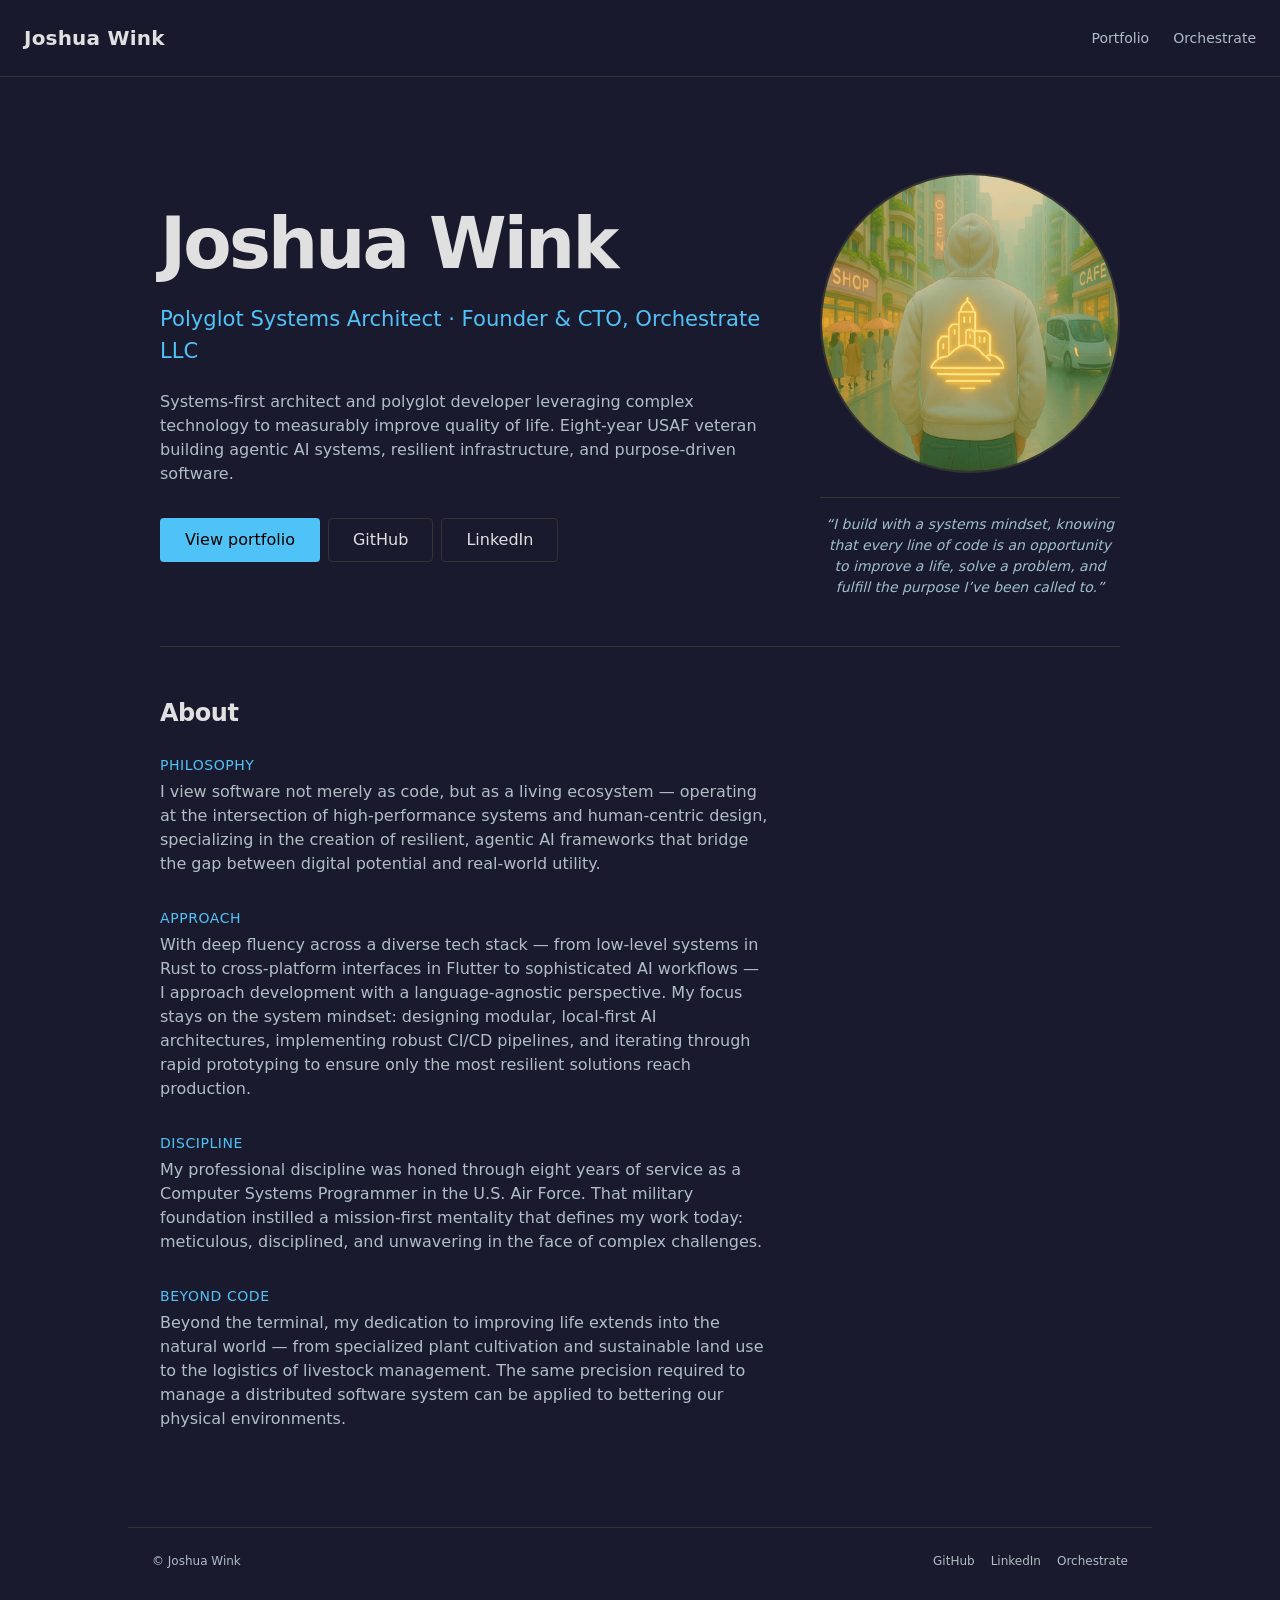
==== commit 3ca15b05: "Revert "feat: launch color-block journal at site root" This reverts commit c5de4ee706fd8d5d27372b63d" ====
--- a/index.html
+++ b/index.html
@@ -1,155 +1,84 @@
-<!-- Color-Block Journal PWA -->
 <!DOCTYPE html>
-<html lang="en">
+<html lang="en" data-theme="dark">
 <head>
-  <meta charset="UTF-8">
-  <meta name="viewport" content="width=device-width, initial-scale=1.0">
-  <meta name="theme-color" content="#111820">
-  <meta name="description" content="A gentle color-block journaling ritual for transitions, focus, and interruption recovery.">
+  <meta charset="utf-8">
+  <meta name="viewport" content="width=device-width, initial-scale=1">
+  <title>Joshua Wink — Polyglot Systems Architect</title>
+  <meta name="description" content="Joshua Wink — Polyglot Systems Architect, Founder &amp; CTO of Orchestrate LLC, and 8-year USAF veteran. Building agentic AI systems, resilient infrastructure, and purposeful software.">
 
-  <title>Color-Block Journal</title>
+  <!-- Open Graph / iMessage / Slack / WhatsApp previews -->
+  <meta property="og:type" content="website">
+  <meta property="og:url" content="https://www.joshuawink.com/">
+  <meta property="og:title" content="Joshua Wink — Polyglot Systems Architect">
+  <meta property="og:description" content="Founder &amp; CTO of Orchestrate LLC. 8-year USAF veteran. Building agentic AI systems, resilient infrastructure, and purpose-driven software.">
+  <meta property="og:image" content="https://www.joshuawink.com/img/profile.png">
+  <meta property="og:image:width" content="400">
+  <meta property="og:image:height" content="400">
+  <meta property="og:image:alt" content="Joshua Wink">
+  <meta property="og:site_name" content="Joshua Wink">
 
-  <!-- PWA manifest -->
-  <link rel="manifest" href="manifest.json">
-  <link rel="icon" href="icons/icon-192.png" type="image/png">
-  <link rel="apple-touch-icon" href="icons/icon-192.png">
+  <!-- Twitter / X Card -->
+  <meta name="twitter:card" content="summary">
+  <meta name="twitter:title" content="Joshua Wink — Polyglot Systems Architect">
+  <meta name="twitter:description" content="Founder &amp; CTO of Orchestrate LLC. 8-year USAF veteran. Building agentic AI systems, resilient infrastructure, and purpose-driven software.">
+  <meta name="twitter:image" content="https://www.joshuawink.com/img/profile.png">
+  <meta name="twitter:image:alt" content="Joshua Wink">
+  <link rel="stylesheet" href="./cup-ui/cup.css">
+  <link rel="stylesheet" href="./site.css">
+</head>
+<body class="site-body">
+  <a class="cup-skip-link" href="#main-content">Skip to content</a>
 
-  <link rel="preconnect" href="https://fonts.googleapis.com">
-  <link rel="preconnect" href="https://fonts.gstatic.com" crossorigin>
-  <link href="https://fonts.googleapis.com/css2?family=Fraunces:opsz,wght@9..144,500;9..144,700&family=Manrope:wght@400;500;700&display=swap" rel="stylesheet">
-
-  <!-- cup-ui: single import gets all layers, tokens, components -->
-  <link rel="stylesheet" href="cup-ui/cup.css">
-
-  <!-- App styles (extends cup tokens) -->
-  <link rel="stylesheet" href="css/app.css">
-</head>
-<body data-theme="dark">
-
-  <!-- Skip link (a11y) -->
-  <a href="#main" class="cup-skip-link">Skip to content</a>
-
-  <!-- ── App Shell ── -->
-  <header class="app-header">
-    <div class="title-stack">
-      <p class="eyebrow">The Color-Block Journal</p>
-      <h1 class="app-title">Close one loop. Start the next.</h1>
-    </div>
-    <nav class="app-nav" aria-label="Display and page controls">
-      <cup-toggle id="theme-toggle" label="Dark mode" checked></cup-toggle>
-      <cup-button id="clear-day" type="button" variant="ghost">Start Fresh Page</cup-button>
-    </nav>
+  <header class="site-header">
+    <a class="site-header__brand" href="/">Joshua Wink</a>
+    <nav class="site-nav" aria-label="Primary"></nav>
   </header>
 
-  <main id="main" class="app-main">
-    <section class="card intro-card" aria-labelledby="big-picture">
-      <h2 id="big-picture">A stress-free way to protect your focus</h2>
-      <p>
-        You do not need a clock to understand your day. You only need transitions.
-        Write a short pause line, shift your color, and let the page reveal your rhythm.
-      </p>
-    </section>
-
-    <section class="card" aria-labelledby="pen-rack-title">
-      <h2 id="pen-rack-title">Color shift</h2>
-      <p class="section-note">
-        On each transition, switch color. Keep red as your interruption trapdoor.
-      </p>
-
-      <div id="pen-rack" class="pen-rack" role="radiogroup" aria-label="Pen color selection">
-        <button class="pen-btn pen--sunrise" type="button" data-pen="sunrise" role="radio" aria-checked="false">
-          <span class="swatch" aria-hidden="true"></span>
-          <span>Sunrise</span>
-        </button>
-        <button class="pen-btn pen--harbor" type="button" data-pen="harbor" role="radio" aria-checked="false">
-          <span class="swatch" aria-hidden="true"></span>
-          <span>Harbor</span>
-        </button>
-        <button class="pen-btn pen--fern" type="button" data-pen="fern" role="radio" aria-checked="false">
-          <span class="swatch" aria-hidden="true"></span>
-          <span>Fern</span>
-        </button>
-        <button class="pen-btn pen--gold" type="button" data-pen="gold" role="radio" aria-checked="false">
-          <span class="swatch" aria-hidden="true"></span>
-          <span>Gold</span>
-        </button>
-        <button class="pen-btn pen--plum" type="button" data-pen="plum" role="radio" aria-checked="false">
-          <span class="swatch" aria-hidden="true"></span>
-          <span>Plum</span>
-        </button>
-        <button class="pen-btn pen--interrupt" type="button" data-pen="interrupt" role="radio" aria-checked="false">
-          <span class="swatch" aria-hidden="true"></span>
-          <span>Interrupt</span>
-        </button>
+  <main id="main-content" class="site-main">
+    <section class="landing-hero">
+      <div class="landing-hero__body">
+        <h1 class="landing-name">Joshua Wink</h1>
+        <p class="landing-role">Polyglot Systems Architect &middot; Founder &amp; CTO, Orchestrate LLC</p>
+        <p class="landing-bio">Systems-first architect and polyglot developer leveraging complex technology to measurably improve quality of life. Eight-year USAF veteran building agentic AI systems, resilient infrastructure, and purpose-driven software.</p>
+        <div class="landing-actions">
+          <a class="cup-button cup-button--primary" href="/portfolio.html">View portfolio</a>
+          <a class="cup-button cup-button--secondary" href="https://github.com/JoshuaWink">GitHub</a>
+          <a class="cup-button cup-button--secondary" href="https://www.linkedin.com/in/joshua-w-0501a587">LinkedIn</a>
+        </div>
       </div>
-
-      <div class="quick-actions">
-        <cup-button id="next-pen" type="button" variant="secondary">Shift To Next Color</cup-button>
-        <p id="active-pen-label" class="active-pen-label">Current color: Sunrise</p>
+      <div class="landing-hero__photo">
+        <img src="./img/profile.png" alt="Joshua Wink" width="400" height="400" loading="eager">
+        <blockquote class="landing-quote">&ldquo;I build with a systems mindset, knowing that every line of code is an opportunity to improve a life, solve a problem, and fulfill the purpose I&rsquo;ve been called to.&rdquo;</blockquote>
       </div>
     </section>
 
-    <section class="card" aria-labelledby="pause-title">
-      <h2 id="pause-title">The 5-word pause</h2>
-      <p class="section-note">Close what you just finished, then name what comes next.</p>
-
-      <form id="pause-form" class="app-form" novalidate>
-        <cup-field label="Pause line" required>
-          <cup-input id="pause-input" name="pause" placeholder="Finished schema. Starting integration tests."></cup-input>
-        </cup-field>
-
-        <div class="app-actions">
-          <cup-button type="submit" variant="primary">Log Pause</cup-button>
-          <cup-button id="log-break" type="button" variant="ghost">Log Break Boundary</cup-button>
+    <section class="landing-section" aria-labelledby="about-heading">
+      <h2 id="about-heading" class="landing-section__title">About</h2>
+      <div class="landing-about">
+        <div class="landing-about__block">
+          <h3 class="landing-about__label">Philosophy</h3>
+          <p class="landing-bio">I view software not merely as code, but as a living ecosystem — operating at the intersection of high-performance systems and human-centric design, specializing in the creation of resilient, agentic AI frameworks that bridge the gap between digital potential and real-world utility.</p>
         </div>
-      </form>
-    </section>
-
-    <section class="card trapdoor-card" aria-labelledby="interrupt-title">
-      <h2 id="interrupt-title">Interruption trapdoor</h2>
-      <p class="section-note">
-        Life happens. Capture the interruption quickly, handle it, and return to your focus color.
-      </p>
-
-      <form id="interrupt-form" class="app-form" novalidate>
-        <cup-field label="Interruption note" required>
-          <cup-input id="interrupt-input" name="interrupt" placeholder="Doorbell. Taking package."></cup-input>
-        </cup-field>
-
-        <div class="app-actions">
-          <cup-button type="submit" variant="secondary">Capture Interruption</cup-button>
+        <div class="landing-about__block">
+          <h3 class="landing-about__label">Approach</h3>
+          <p class="landing-bio">With deep fluency across a diverse tech stack — from low-level systems in Rust to cross-platform interfaces in Flutter to sophisticated AI workflows — I approach development with a language-agnostic perspective. My focus stays on the system mindset: designing modular, local-first AI architectures, implementing robust CI/CD pipelines, and iterating through rapid prototyping to ensure only the most resilient solutions reach production.</p>
         </div>
-      </form>
-    </section>
-
-    <section class="card story-card" aria-labelledby="story-title">
-      <h2 id="story-title">The visual story</h2>
-      <p id="flow-summary" class="flow-summary">Add your first pause to begin the story of today.</p>
-      <div id="color-map" class="color-map" role="img" aria-label="Color blocks representing your day"></div>
-      <p id="story-stats" class="story-stats"></p>
-    </section>
-
-    <section class="card" aria-labelledby="timeline-title">
-      <h2 id="timeline-title">Today, in sequence</h2>
-      <ol id="timeline" class="timeline" aria-live="polite"></ol>
+        <div class="landing-about__block">
+          <h3 class="landing-about__label">Discipline</h3>
+          <p class="landing-bio">My professional discipline was honed through eight years of service as a Computer Systems Programmer in the U.S. Air Force. That military foundation instilled a mission-first mentality that defines my work today: meticulous, disciplined, and unwavering in the face of complex challenges.</p>
+        </div>
+        <div class="landing-about__block">
+          <h3 class="landing-about__label">Beyond Code</h3>
+          <p class="landing-bio">Beyond the terminal, my dedication to improving life extends into the natural world — from specialized plant cultivation and sustainable land use to the logistics of livestock management. The same precision required to manage a distributed software system can be applied to bettering our physical environments.</p>
+        </div>
+      </div>
     </section>
   </main>
 
-  <footer class="app-footer">
-    <p>Single-tasking is not a productivity trick. It is nervous-system care.</p>
+  <footer class="site-footer">
+    <span>&copy; Joshua Wink</span>
   </footer>
 
-  <!-- cup-ui: registers all web components -->
-  <script type="module" src="cup-ui/cup.js"></script>
-
-  <!-- App: pipeline orchestrator -->
-  <script type="module" src="js/app.js"></script>
-
-  <!-- Service worker registration -->
-  <script>
-    if ('serviceWorker' in navigator) {
-      navigator.serviceWorker.register('sw.js').catch(() => {});
-    }
-  </script>
+  <script src="./site-shell.js"></script>
 </body>
 </html>
--- a/site.css
+++ b/site.css
@@ -0,0 +1,590 @@
+/* ── joshuawink.com ──
+   Mobile-first layout built on cup-ui tokens.
+   Base = single column. Breakpoints widen.              */
+
+/* ── Page ── */
+
+body.site-body {
+  margin: 0;
+  min-height: 100vh;
+  color: var(--cup-color-on-surface);
+  background: var(--cup-color-surface);
+}
+
+/* ── Header ── */
+
+.site-header {
+  position: sticky;
+  top: 0;
+  z-index: var(--cup-z-sticky);
+  display: flex;
+  align-items: center;
+  justify-content: space-between;
+  padding: var(--cup-space-md) var(--cup-space-lg);
+  background: color-mix(in srgb, var(--cup-color-surface) 88%, transparent);
+  border-bottom: 1px solid var(--cup-color-border);
+  backdrop-filter: blur(16px);
+}
+
+.site-header__brand {
+  font-size: var(--cup-font-size-lg);
+  font-weight: var(--cup-font-weight-bold);
+  color: var(--cup-color-on-surface);
+  text-decoration: none;
+  letter-spacing: 0.01em;
+}
+
+.site-nav {
+  display: flex;
+  gap: var(--cup-space-lg);
+}
+
+.site-nav a {
+  font-size: var(--cup-font-size-sm);
+  color: var(--cup-color-secondary);
+  text-decoration: none;
+  min-height: var(--cup-touch-min);
+  display: inline-flex;
+  align-items: center;
+}
+
+.site-nav a:hover {
+  color: var(--cup-color-primary);
+}
+
+/* ── Main ── */
+
+.site-main {
+  padding: var(--cup-space-xl) var(--cup-space-lg) var(--cup-space-2xl);
+  max-width: 64rem;
+  margin: 0 auto;
+}
+
+/* ── Hero ── */
+
+.site-hero {
+  margin-bottom: var(--cup-space-2xl);
+}
+
+.site-title {
+  margin: 0 0 var(--cup-space-sm);
+  font-size: clamp(2rem, 1.5rem + 2.5vw, 3.5rem);
+  font-weight: var(--cup-font-weight-bold);
+  line-height: var(--cup-line-height-tight);
+  letter-spacing: -0.03em;
+}
+
+.site-lede {
+  margin: 0 0 var(--cup-space-xl);
+  max-width: 42rem;
+  font-size: clamp(1rem, 0.9rem + 0.35vw, 1.15rem);
+  color: var(--cup-color-secondary);
+  line-height: var(--cup-line-height);
+}
+
+/* ── Search ── */
+
+.site-search {
+  position: relative;
+}
+
+.site-search__input {
+  width: 100%;
+  font-size: var(--cup-font-size-base);
+  padding: var(--cup-space-md);
+  border-radius: var(--cup-radius-lg);
+}
+
+.site-search__hint {
+  display: block;
+  margin-top: var(--cup-space-xs);
+  font-size: var(--cup-font-size-xs);
+  color: var(--cup-color-secondary);
+}
+
+.site-search__menu {
+  position: absolute;
+  top: calc(100% + var(--cup-space-xs));
+  left: 0;
+  right: 0;
+  z-index: var(--cup-z-dropdown);
+  max-height: min(22rem, 55vh);
+  overflow-y: auto;
+  padding: var(--cup-space-xs);
+}
+
+.site-search__menu[hidden] { display: none; }
+
+/* ── Menu Items ── */
+
+.site-menu-item {
+  width: 100%;
+  display: grid;
+  gap: 2px;
+  text-align: left;
+  border: none;
+  background: transparent;
+  color: inherit;
+  font: inherit;
+  border-radius: var(--cup-radius-md);
+  padding: var(--cup-space-sm) var(--cup-space-md);
+  min-height: var(--cup-touch-min);
+  cursor: pointer;
+}
+
+.site-menu-item:hover,
+.site-menu-item[data-active="true"] {
+  background: color-mix(in srgb, var(--cup-color-primary) 12%, var(--cup-color-surface-alt));
+}
+
+.site-menu-item__title {
+  font-weight: var(--cup-font-weight-medium);
+}
+
+.site-menu-item__meta {
+  font-size: var(--cup-font-size-xs);
+  color: var(--cup-color-secondary);
+}
+
+/* ── Status ── */
+
+.site-status {
+  margin: 0 0 var(--cup-space-lg);
+  font-size: var(--cup-font-size-sm);
+  color: var(--cup-color-secondary);
+}
+
+.site-status:empty { display: none; }
+
+/* ── Project Grid ── */
+
+.site-grid {
+  display: grid;
+  gap: var(--cup-space-md);
+  justify-content: center;
+}
+
+.site-project {
+  height: 100%;
+  display: grid;
+  grid-template-rows: 1fr auto;
+}
+
+.site-project .cup-card___body {
+  display: grid;
+  gap: var(--cup-space-sm);
+}
+
+.site-project h3 {
+  margin: 0;
+  font-size: var(--cup-font-size-lg);
+}
+
+.site-project p {
+  margin: 0;
+  font-size: var(--cup-font-size-sm);
+  color: var(--cup-color-secondary);
+  line-height: var(--cup-line-height);
+}
+
+.site-project__updated {
+  font-size: var(--cup-font-size-xs);
+  color: color-mix(in srgb, var(--cup-color-secondary) 70%, transparent);
+  display: flex;
+  align-items: center;
+  gap: var(--cup-space-xs);
+  flex-wrap: wrap;
+}
+
+.site-project__lang,
+.site-project__org {
+  display: inline-block;
+  font-size: 0.7rem;
+  padding: 1px 6px;
+  border-radius: 4px;
+  font-weight: 600;
+  line-height: 1.4;
+}
+
+.site-project__lang {
+  background: color-mix(in srgb, var(--cup-color-primary) 20%, transparent);
+  color: var(--cup-color-primary);
+}
+
+.site-project__org {
+  background: color-mix(in srgb, var(--cup-color-accent, #f7931e) 20%, transparent);
+  color: var(--cup-color-accent, #f7931e);
+}
+
+/* ── Run button (experimental) ── */
+
+.site-project__run-btn {
+  display: inline-flex;
+  align-items: center;
+  gap: 4px;
+  background: color-mix(in srgb, #f59e0b 15%, var(--cup-color-surface)) !important;
+  border: 1px solid color-mix(in srgb, #f59e0b 40%, transparent) !important;
+  color: #f59e0b !important;
+  font-size: var(--cup-font-size-sm);
+}
+
+.site-project__run-btn:hover {
+  background: color-mix(in srgb, #f59e0b 25%, var(--cup-color-surface)) !important;
+}
+
+.site-project__run-icon {
+  font-size: 0.75rem;
+}
+
+.site-project__experimental {
+  font-size: 0.6rem;
+  text-transform: uppercase;
+  letter-spacing: 0.5px;
+  opacity: 0.7;
+  font-weight: 700;
+}
+
+.site-project .cup-card___footer {
+  display: flex;
+  gap: var(--cup-space-sm);
+}
+
+.site-empty {
+  grid-column: 1 / -1;
+  padding: var(--cup-space-xl);
+  text-align: center;
+}
+
+.site-empty h3 { margin: 0 0 var(--cup-space-sm); }
+
+/* ── Folios (project groups) ── */
+
+.site-folio {
+  grid-column: 1 / -1;
+}
+
+.site-folio__summary {
+  cursor: pointer;
+  list-style: none;
+}
+
+.site-folio__summary::-webkit-details-marker { display: none; }
+.site-folio__summary::marker { content: ''; }
+
+.site-folio__summary h3 {
+  margin: 0;
+  font-size: var(--cup-font-size-lg);
+  display: flex;
+  align-items: center;
+  gap: var(--cup-space-sm);
+}
+
+.site-folio__summary h3::before {
+  content: '▸';
+  font-size: 0.75em;
+  transition: transform 0.15s ease;
+}
+
+.site-folio[open] .site-folio__summary h3::before {
+  transform: rotate(90deg);
+}
+
+.site-folio__count {
+  display: inline-flex;
+  align-items: center;
+  justify-content: center;
+  min-width: 1.5em;
+  height: 1.5em;
+  font-size: var(--cup-font-size-xs);
+  font-weight: var(--cup-font-weight-medium);
+  color: var(--cup-color-on-surface);
+  background: color-mix(in srgb, var(--cup-color-primary) 20%, transparent);
+  border-radius: var(--cup-radius-full);
+  padding: 0 var(--cup-space-xs);
+}
+
+.site-folio__summary p {
+  margin: 0;
+  font-size: var(--cup-font-size-sm);
+  color: var(--cup-color-secondary);
+  line-height: var(--cup-line-height);
+}
+
+.site-folio__children {
+  display: grid;
+  gap: var(--cup-space-sm);
+  padding: var(--cup-space-md) 0 0 var(--cup-space-lg);
+}
+
+/* ── Footer ── */
+
+.site-footer {
+  max-width: 64rem;
+  margin: 0 auto;
+  padding: var(--cup-space-lg) var(--cup-space-lg) var(--cup-space-xl);
+  display: flex;
+  justify-content: space-between;
+  align-items: baseline;
+  gap: var(--cup-space-sm);
+  border-top: 1px solid var(--cup-color-border);
+  color: var(--cup-color-secondary);
+  font-size: var(--cup-font-size-xs);
+}
+
+.site-footer__scan:empty { display: none; }
+
+.site-footer__links {
+  display: flex;
+  gap: var(--cup-space-md);
+}
+
+.site-footer__links a {
+  color: var(--cup-color-secondary);
+  text-decoration: none;
+  font-size: var(--cup-font-size-xs);
+}
+
+.site-footer__links a:hover {
+  color: var(--cup-color-primary);
+}
+
+/* ── Portfolio: Sticky Search Banner ── */
+
+.portfolio-bar {
+  position: sticky;
+  top: 0;
+  z-index: var(--cup-z-sticky);
+  background: color-mix(in srgb, var(--cup-color-surface) 92%, transparent);
+  border-bottom: 1px solid var(--cup-color-border);
+  backdrop-filter: blur(16px);
+  padding: var(--cup-space-sm) var(--cup-space-lg);
+}
+
+/* On portfolio page, let header scroll away so the bar takes over */
+.site-body--portfolio .site-header {
+  position: relative;
+}
+
+.portfolio-bar__inner {
+  max-width: 64rem;
+  margin: 0 auto;
+  display: flex;
+  align-items: center;
+  gap: var(--cup-space-md);
+  position: relative;
+}
+
+.portfolio-bar__input {
+  flex: 1;
+  max-width: 24rem;
+  font-size: var(--cup-font-size-sm);
+  padding: var(--cup-space-sm) var(--cup-space-md);
+  border-radius: var(--cup-radius-full);
+}
+
+.portfolio-bar__hint {
+  font-size: var(--cup-font-size-xs);
+  color: var(--cup-color-secondary);
+  white-space: nowrap;
+}
+
+/* ── Landing: Hero ── */
+
+.landing-hero {
+  display: grid;
+  gap: var(--cup-space-xl);
+  padding: var(--cup-space-2xl) 0;
+  align-items: start;
+}
+
+.landing-hero__body {
+  display: grid;
+  gap: var(--cup-space-lg);
+}
+
+.landing-hero__photo {
+  display: flex;
+  flex-direction: column;
+  align-items: center;
+  gap: var(--cup-space-lg);
+  /* Pull photo above text on mobile */
+  order: -1;
+}
+
+.landing-hero__photo img {
+  width: 220px;
+  height: 220px;
+  border-radius: var(--cup-radius-full);
+  object-fit: cover;
+  border: 2px solid var(--cup-color-border);
+}
+
+.landing-hero__photo .landing-quote {
+  text-align: center;
+  padding: 0;
+  border-left: none;
+  border-top: 1px solid var(--cup-color-border);
+  padding-top: var(--cup-space-md);
+  margin: 0;
+  max-width: 100%;
+}
+
+.landing-name {
+  margin: 0;
+  font-size: clamp(2.5rem, 2rem + 3vw, 4.5rem);
+  font-weight: var(--cup-font-weight-bold);
+  line-height: 1;
+  letter-spacing: -0.04em;
+}
+
+.landing-role {
+  margin: 0;
+  font-size: clamp(1.1rem, 1rem + 0.4vw, 1.35rem);
+  color: var(--cup-color-primary);
+  font-weight: var(--cup-font-weight-medium);
+}
+
+.landing-bio {
+  margin: 0;
+  max-width: 38rem;
+  font-size: var(--cup-font-size-base);
+  color: var(--cup-color-secondary);
+  line-height: var(--cup-line-height);
+}
+
+.landing-about {
+  display: grid;
+  gap: var(--cup-space-xl);
+  max-width: 42rem;
+}
+
+.landing-about__block {
+  display: grid;
+  gap: var(--cup-space-xs);
+}
+
+.landing-about__label {
+  margin: 0;
+  font-size: var(--cup-font-size-sm);
+  font-weight: var(--cup-font-weight-medium);
+  color: var(--cup-color-primary);
+  letter-spacing: 0.04em;
+  text-transform: uppercase;
+}
+
+.landing-quote {
+  margin: 0 0 var(--cup-space-xl);
+  padding: 0 0 0 var(--cup-space-lg);
+  border-left: 2px solid var(--cup-color-primary);
+  max-width: 36rem;
+  font-size: var(--cup-font-size-sm);
+  font-style: italic;
+  color: color-mix(in srgb, var(--cup-color-secondary) 80%, var(--cup-color-primary));
+  line-height: var(--cup-line-height);
+}
+
+.landing-actions {
+  display: flex;
+  flex-wrap: wrap;
+  gap: var(--cup-space-sm);
+  padding-top: var(--cup-space-sm);
+}
+
+/* ── Landing: Sections ── */
+
+.landing-section {
+  padding: var(--cup-space-2xl) 0;
+  border-top: 1px solid var(--cup-color-border);
+}
+
+.landing-section__title {
+  margin: 0 0 var(--cup-space-lg);
+  font-size: var(--cup-font-size-xl);
+  font-weight: var(--cup-font-weight-bold);
+  letter-spacing: -0.02em;
+}
+
+.landing-highlights {
+  display: grid;
+  gap: var(--cup-space-md);
+}
+
+.landing-highlight {
+  display: grid;
+  gap: var(--cup-space-xs);
+}
+
+.landing-highlight__name {
+  font-weight: var(--cup-font-weight-medium);
+  font-size: var(--cup-font-size-base);
+}
+
+.landing-highlight__desc {
+  font-size: var(--cup-font-size-sm);
+  color: var(--cup-color-secondary);
+  line-height: var(--cup-line-height);
+}
+
+
+
+/* ── Breakpoints: layer enhancements ── */
+
+/* var(--cup-bp-sm) */
+@media (min-width: 640px) {
+  .site-grid {
+    grid-template-columns: repeat(auto-fit, minmax(280px, 1fr));
+  }
+
+  .site-folio__children {
+    grid-template-columns: repeat(auto-fit, minmax(280px, 1fr));
+  }
+
+  .landing-highlights {
+    grid-template-columns: repeat(2, 1fr);
+  }
+}
+
+/* var(--cup-bp-md) */
+@media (min-width: 768px) {
+  .site-main {
+    padding: var(--cup-space-2xl) var(--cup-space-xl) var(--cup-space-2xl);
+  }
+
+  .site-search__input {
+    max-width: 28rem;
+  }
+
+  .landing-hero {
+    grid-template-columns: 1fr 300px;
+  }
+
+  .landing-hero__body {
+    align-self: center;
+  }
+
+  /* Restore natural left-body / right-photo order on desktop */
+  .landing-hero__photo {
+    order: 0;
+  }
+
+  .landing-hero__photo img {
+    width: 300px;
+    height: 300px;
+  }
+}
+
+/* var(--cup-bp-lg) */
+@media (min-width: 1024px) {
+  .site-grid {
+    grid-template-columns: repeat(3, 1fr);
+  }
+
+  .site-folio__children {
+    grid-template-columns: repeat(3, 1fr);
+  }
+
+  .landing-highlights {
+    grid-template-columns: repeat(3, 1fr);
+  }
+}
+}
